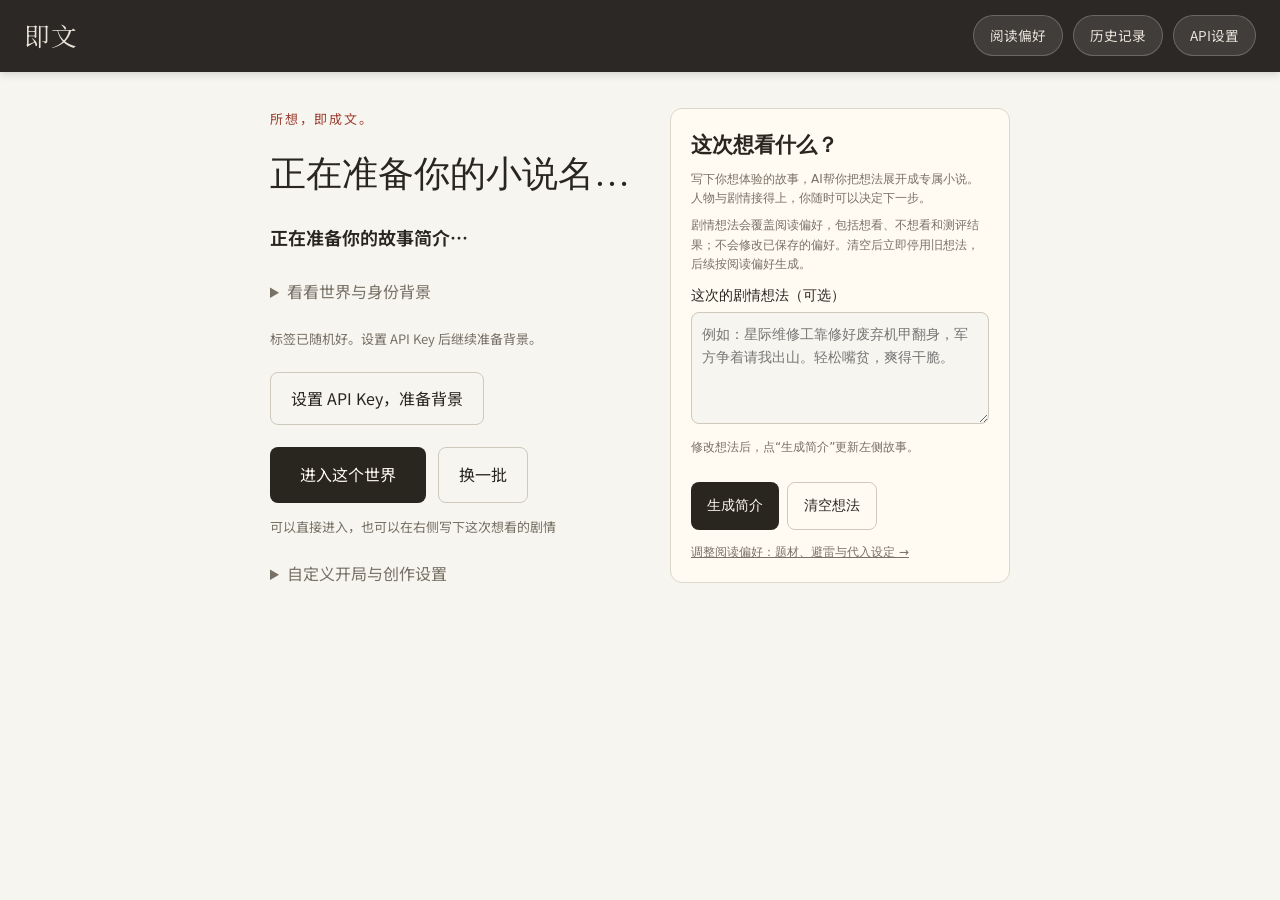
==== index.html @ c792fdee "release: 即文 Mind2Real AI小说生成器" ====
<!DOCTYPE html>
<html lang="zh-CN">
<head>
  <meta charset="UTF-8">
  <meta name="viewport" content="width=device-width, initial-scale=1.0">
  <title>即文 · Mind2Real — AI小说生成器与同人创作工具</title>
  <meta name="description" content="即文（Mind2Real）是AI小说生成器与同人创作工具。描述想看的剧情，生成专属爽文，沉浸追读并改变走向；同人生成要求遵守原著设定与人设。">
  <link href="https://fonts.googleapis.com/css2?family=Noto+Serif+SC:wght@300..900&family=Noto+Sans+SC:wght@300..700&display=swap" rel="stylesheet">
  <style>
    :root {
      /* 宣纸底色系 */
      --paper-new: oklch(98% 0.006 95);
      --paper-aged: oklch(96% 0.010 92);
      --paper-dark: oklch(92% 0.014 88);
      /* 墨分五色 */
      --ink-light: oklch(65% 0.018 85);
      --ink-mid: oklch(40% 0.024 80);
      --ink-heavy: oklch(20% 0.030 70);
      --ink-black: oklch(15% 0.032 60);
      /* 朱砂唯一点缀 */
      --seal: oklch(48% 0.16 28);
      --seal-dark: oklch(38% 0.18 22);
      /* 边框 */
      --border: oklch(82% 0.008 90);
      --border-dark: oklch(60% 0.012 82);

      --font-display: 'Noto Serif SC', 'Source Han Serif SC', 'SimSun', serif;
      --font-body: 'Noto Sans SC', 'PingFang SC', 'Microsoft YaHei', system-ui, sans-serif;

      --space-xs: 8px;
      --space-sm: 16px;
      --space-md: 24px;
      --space-lg: 48px;
      --space-xl: 80px;

      --radius-sm: 4px;
      --radius-md: 6px;
      --radius-lg: 8px;
      --radius-full: 9999px;
      --transition-fast: 0.15s ease;
      --transition-normal: 0.3s ease;
      --shadow-soft: 0 2px 12px oklch(20% 0.030 70 / 0.07), 0 4px 20px oklch(20% 0.030 70 / 0.05);
      --shadow-medium: 0 4px 16px oklch(20% 0.030 70 / 0.10), 0 8px 30px oklch(20% 0.030 70 / 0.08);
      --shadow-strong: 0 8px 24px oklch(20% 0.030 70 / 0.14), 0 14px 40px oklch(20% 0.030 70 / 0.10);
      --topbar-bg: #2c2825;
      --topbar-text: #e8e2d8;
    }

    * { box-sizing: border-box; margin: 0; padding: 0; }
    html { font-size: 16px; }
    body {
      font-family: var(--font-body);
      background: var(--paper-new);
      color: var(--ink-light);
      line-height: 1.7;
      min-height: 100vh;
      display: flex;
      flex-direction: column;
      -webkit-font-smoothing: antialiased;
    }

    /* ===== TOP BAR ===== */
    .top-bar {
      flex-shrink: 0;
      display: flex;
      justify-content: space-between;
      align-items: center;
      padding: 14px 24px;
      background: var(--topbar-bg);
      box-shadow: 0 2px 8px rgba(0,0,0,0.15);
      z-index: 100;
    }
    .top-title {
      font-family: var(--font-display);
      font-size: 1.6rem;
      color: var(--topbar-text);
      letter-spacing: 0.05em;
    }
    .top-right {
      display: flex;
      gap: 10px;
    }
    .top-btn {
      padding: 8px 16px;
      border: 1px solid rgba(255,255,255,0.22);
      border-radius: var(--radius-full);
      cursor: pointer;
      font-size: 0.85rem;
      font-family: inherit;
      transition: all var(--transition-normal);
      background: rgba(255,255,255,0.10);
      color: var(--topbar-text);
      text-decoration: none;
      display: inline-flex;
      align-items: center;
      gap: 6px;
    }
    .top-btn:hover {
      background: rgba(255,255,255,0.22);
      color: #fff;
      border-color: rgba(255,255,255,0.38);
    }
    .top-btn:active { transform: scale(0.95); }

    /* ===== MAIN LAYOUT ===== */
    .main {
      flex: 1;
      display: flex;
      flex-direction: column;
      align-items: center;
      padding: 24px 20px 40px;
      max-width: 660px;
      margin: 0 auto;
      width: 100%;
    }

    /* ===== TAB BAR ===== */
    /* ===== TAB BOTTOM NAV ===== */
    .tab-nav-bottom {
      display: flex;
      justify-content: space-between;
      align-items: center;
      margin-top: var(--space-md);
      padding-top: var(--space-sm);
      border-top: 1px solid var(--border);
    }
    .btn-nav {
      padding: 8px 18px;
      border: 1px solid var(--border);
      border-radius: var(--radius-full);
      background: var(--paper-new);
      color: var(--ink-mid);
      font-family: inherit;
      font-size: 0.85rem;
      cursor: pointer;
      transition: all var(--transition-fast);
    }
    .btn-nav:hover {
      border-color: var(--seal);
      color: var(--seal);
    }
    .btn-nav:active { transform: scale(0.96); }
    .btn:disabled, .btn-nav:disabled, .btn-random:disabled {
      opacity: 0.5;
      cursor: not-allowed;
      transform: none;
    }

    /* ===== WIZARD ===== */
    .wizard-steps {
      display: flex;
      align-items: center;
      justify-content: center;
      width: 100%;
      padding: 4px 0 var(--space-md);
      border-bottom: 1px solid var(--border);
    }
    .wizard-step {
      display: flex;
      align-items: center;
      gap: 8px;
      font-family: var(--font-display);
      font-size: 0.88rem;
      color: var(--ink-light);
      transition: color var(--transition-fast);
    }
    .ws-num {
      width: 26px;
      height: 26px;
      border-radius: 50%;
      border: 1px solid var(--border-dark);
      background: var(--paper-new);
      display: flex;
      align-items: center;
      justify-content: center;
      font-size: 0.75rem;
      transition: all var(--transition-fast);
    }
    .wizard-step.active {
      color: var(--seal);
      font-weight: 600;
    }
    .wizard-step.active .ws-num {
      border-color: var(--seal);
      color: var(--seal);
    }
    .wizard-step.done { color: var(--ink-mid); }
    .wizard-step.done .ws-num {
      background: var(--ink-heavy);
      border-color: var(--ink-heavy);
      color: var(--paper-new);
    }
    .ws-line {
      width: 56px;
      height: 1px;
      background: var(--border);
      margin: 0 14px;
    }
    .wizard-panel {
      display: none;
      width: 100%;
    }
    .wizard-panel.active {
      display: flex;
      flex-direction: column;
      gap: var(--space-md);
      padding-top: var(--space-md);
      animation: panelIn 0.35s ease;
    }
    @keyframes panelIn {
      from { opacity: 0; transform: translateY(6px); }
      to { opacity: 1; transform: none; }
    }
    .path-cards {
      display: flex;
      gap: var(--space-md);
      width: 100%;
    }
    .path-card {
      flex: 1;
      padding: var(--space-lg) var(--space-md);
      border: 1.5px solid var(--border-dark);
      border-radius: var(--radius-lg);
      background: var(--paper-new);
      cursor: pointer;
      text-align: center;
      font-family: inherit;
      transition: all var(--transition-normal);
    }
    .path-card:hover {
      border-color: var(--seal);
      background: oklch(48% 0.16 28 / 0.06);
      transform: translateY(-2px);
      box-shadow: var(--shadow-soft);
    }
    .path-card:active { transform: translateY(0); }
    .path-card-glyph {
      font-family: var(--font-display);
      font-size: 1.9rem;
      color: var(--ink-light);
      margin-bottom: 10px;
      transition: color var(--transition-normal);
    }
    .path-card:hover .path-card-glyph { color: var(--seal); }
    .path-card-title {
      font-family: var(--font-display);
      font-size: 1.15rem;
      color: var(--ink-heavy);
      margin-bottom: 6px;
    }
    .path-card-desc {
      font-size: 0.82rem;
      color: var(--ink-mid);
      line-height: 1.5;
    }

    .tab-section {
      display: flex;
      flex-direction: column;
      gap: 8px;
    }
    .tab-section.center { align-items: center; }
    .section-label {
      display: flex;
      align-items: center;
      gap: 8px;
      font-size: 0.78rem;
      color: var(--ink-mid);
      font-weight: 600;
      letter-spacing: 1px;
    }
    .section-label::before {
      content: '';
      width: 7px;
      height: 7px;
      background: var(--seal);
      flex-shrink: 0;
    }

    .generated-info {
      margin-top: var(--space-sm);
      padding: var(--space-sm) var(--space-md);
      background: var(--paper-aged);
      border: 1px solid var(--border);
      border-left: 3px solid var(--seal);
      border-radius: var(--radius-md);
      min-height: 48px;
    }
    .generated-info:empty::before {
      content: '点击「换一批」随机生成';
      font-size: 0.82rem;
      color: var(--ink-light);
    }
    .generated-name {
      font-family: var(--font-display);
      font-size: 1.1rem;
      color: var(--ink-heavy);
      margin-bottom: 4px;
    }
    .generated-desc {
      font-size: 0.88rem;
      color: var(--ink-mid);
      line-height: 1.5;
    }
    .generated-info.streaming::after {
      content: '█';
      animation: blink 0.6s infinite;
    }
    @keyframes blink {
      0%, 100% { opacity: 1; }
      50% { opacity: 0; }
    }
    /* ===== BUTTONS ===== */
    .btn {
      padding: 10px 20px;
      border: none;
      border-radius: var(--radius-full);
      cursor: pointer;
      font-family: inherit;
      font-size: 0.88rem;
      transition: all var(--transition-normal);
      display: inline-flex;
      align-items: center;
      gap: 6px;
    }
    .btn-custom {
      background: transparent;
      color: var(--ink-mid);
      border: 1.5px solid var(--border-dark);
    }
    .btn-custom:hover {
      border-color: var(--ink-heavy);
      color: var(--ink-heavy);
    }
    .btn-random {
      background: transparent;
      color: var(--seal);
      border: 1.5px dashed var(--seal);
      border-radius: var(--radius-full);
      padding: 10px 20px;
      cursor: pointer;
      font-family: inherit;
      font-size: 0.88rem;
      align-self: flex-start;
      transition: all var(--transition-fast);
    }
    .btn-random:hover {
      background: oklch(48% 0.16 28 / 0.10);
    }
    .btn-random:active { transform: scale(0.96); }
    .btn-start {
      padding: 14px 48px;
      font-size: 1rem;
      background: var(--ink-heavy);
      color: var(--paper-new);
      border: none;
      border-radius: var(--radius-full);
      cursor: pointer;
      font-family: inherit;
      font-weight: 600;
      box-shadow: 0 4px 18px oklch(20% 0.030 70 / 0.38);
      transition: all var(--transition-normal);
    }
    .btn-start:hover {
      background: var(--ink-black);
      transform: translateY(-3px);
      box-shadow: 0 8px 24px oklch(20% 0.030 70 / 0.45);
    }
    .btn-start:active { transform: translateY(0) scale(0.97); }

    /* ===== TAG OPTIONS (叙事手法单选) ===== */
    .tag-options {
      display: flex;
      flex-wrap: wrap;
      gap: 8px;
    }
    .tag-option {
      padding: 6px 14px;
      border: 1.5px solid var(--border);
      border-radius: var(--radius-full);
      font-size: 0.82rem;
      font-family: inherit;
      cursor: pointer;
      transition: all var(--transition-fast);
      background: var(--paper-new);
      color: var(--ink-mid);
    }
    .tag-option:hover {
      border-color: var(--seal);
      color: var(--seal-dark);
    }
    .tag-option.selected {
      background: oklch(48% 0.16 28 / 0.10);
      border-color: var(--seal);
      color: var(--seal-dark);
      font-weight: 600;
    }
    .tag-option:active { transform: scale(0.96); }

    /* ===== API PANEL ===== */
    .api-panel-overlay {
      display: none;
      position: fixed;
      inset: 0;
      background: oklch(20% 0.030 70 / 0.55);
      z-index: 200;
      align-items: center;
      justify-content: center;
      padding: 20px;
    }
    .api-panel-overlay.open { display: flex; }
    .api-panel {
      background: var(--paper-new);
      border-radius: var(--radius-lg);
      width: 100%;
      max-width: 440px;
      padding: var(--space-lg);
      box-shadow: var(--shadow-strong);
    }
    .api-panel-title {
      font-family: var(--font-display);
      font-size: 1.1rem;
      margin-bottom: var(--space-md);
      color: var(--ink-heavy);
    }
    .api-input-wrap {
      position: relative;
    }
    .api-input {
      width: 100%;
      padding: 12px 44px 12px 14px;
      font-size: 0.9rem;
      font-family: inherit;
      border: 1px solid var(--border);
      border-radius: var(--radius-md);
      background: var(--paper-new);
      color: var(--ink-heavy);
      transition: all var(--transition-fast);
    }
    .api-input:focus {
      outline: none;
      border-color: var(--seal);
      box-shadow: 0 0 0 3px oklch(48% 0.16 28 / 0.15);
    }
    .api-toggle {
      position: absolute;
      right: 12px;
      top: 50%;
      transform: translateY(-50%);
      background: none;
      border: none;
      cursor: pointer;
      color: var(--ink-mid);
      font-size: 0.85rem;
      padding: 4px;
    }
    .api-toggle:hover { color: var(--ink-heavy); }
    .api-save-btn {
      width: 100%;
      margin-top: var(--space-md);
      padding: 12px;
      background: var(--ink-heavy);
      color: var(--paper-new);
      border: none;
      border-radius: var(--radius-md);
      cursor: pointer;
      font-family: inherit;
      font-size: 0.9rem;
      font-weight: 600;
      transition: all var(--transition-fast);
    }
    .api-save-btn:hover { background: var(--ink-black); }
    .api-test-btn {
      width: 100%;
      margin-top: var(--space-sm);
      padding: 10px;
      background: transparent;
      color: var(--ink-mid);
      border: 1.5px solid var(--border-dark);
      border-radius: var(--radius-md);
      cursor: pointer;
      font-family: inherit;
      font-size: 0.85rem;
      transition: all var(--transition-fast);
    }
    .api-test-btn:hover { border-color: var(--seal); color: var(--seal-dark); }
    .api-test-btn:disabled { opacity: 0.5; cursor: not-allowed; }
    .api-test-btn.testing { color: var(--seal); }

    /* ===== HISTORY PANEL ===== */
    .history-panel-overlay {
      display: none;
      position: fixed;
      inset: 0;
      background: oklch(20% 0.030 70 / 0.55);
      z-index: 200;
      align-items: center;
      justify-content: center;
      padding: 20px;
    }
    .history-panel-overlay.open { display: flex; }
    .history-panel {
      background: var(--paper-new);
      border-radius: var(--radius-lg);
      width: 100%;
      max-width: 560px;
      max-height: 80vh;
      display: flex;
      flex-direction: column;
      box-shadow: var(--shadow-strong);
      overflow: hidden;
    }
    .history-panel-header {
      padding: var(--space-md) var(--space-lg);
      border-bottom: 1px solid var(--border);
      display: flex;
      justify-content: space-between;
      align-items: center;
      flex-shrink: 0;
    }
    .history-panel-title {
      font-family: var(--font-display);
      font-size: 1.1rem;
      color: var(--ink-heavy);
    }
    .history-panel-close {
      width: 32px;
      height: 32px;
      border: none;
      background: var(--paper-aged);
      border-radius: 50%;
      cursor: pointer;
      font-size: 1.1rem;
      color: var(--ink-mid);
      display: flex;
      align-items: center;
      justify-content: center;
      transition: all var(--transition-fast);
    }
    .history-panel-close:hover { background: var(--paper-dark); }
    .history-list {
      flex: 1;
      overflow-y: auto;
      padding: var(--space-sm);
    }
    .history-empty {
      text-align: center;
      padding: 48px 20px;
      color: var(--ink-mid);
      font-size: 0.88rem;
    }
    .history-item {
      display: flex;
      align-items: flex-start;
      gap: 12px;
      padding: 12px 14px;
      border-radius: var(--radius-md);
      cursor: pointer;
      transition: all var(--transition-fast);
      border: 1px solid transparent;
    }
    .history-item:hover {
      background: var(--paper-aged);
      border-color: var(--border);
    }
    .history-item-left { flex: 1; min-width: 0; }
    .history-item-title {
      font-size: 0.9rem;
      font-weight: 600;
      color: var(--ink-heavy);
      margin-bottom: 4px;
      white-space: nowrap;
      overflow: hidden;
      text-overflow: ellipsis;
    }
    .history-item-meta {
      font-size: 0.75rem;
      color: var(--ink-mid);
    }
    .history-item-delete {
      flex-shrink: 0;
      width: 28px;
      height: 28px;
      border: none;
      background: transparent;
      color: var(--ink-mid);
      cursor: pointer;
      border-radius: 50%;
      display: flex;
      align-items: center;
      justify-content: center;
      font-size: 0.9rem;
      transition: all var(--transition-fast);
    }
    .history-item-delete:hover {
      background: oklch(48% 0.16 28 / 0.12);
      color: var(--seal-dark);
    }
    .history-filter-bar {
      display: flex;
      gap: 8px;
      padding: 12px 16px;
      border-bottom: 1px solid var(--border);
      overflow-x: auto;
      flex-shrink: 0;
    }
    .history-filter-btn {
      padding: 6px 14px;
      border: 1px solid var(--border);
      border-radius: var(--radius-full);
      background: var(--paper-new);
      color: var(--ink-mid);
      font-size: 0.82rem;
      cursor: pointer;
      white-space: nowrap;
      transition: all var(--transition-fast);
    }
    .history-filter-btn:hover {
      border-color: var(--seal);
      color: var(--seal-dark);
    }
    .history-filter-btn.active {
      background: oklch(48% 0.16 28 / 0.12);
      border-color: var(--seal);
      color: var(--seal-dark);
      font-weight: 600;
    }
    .history-panel-footer {
      padding: var(--space-md) var(--space-lg);
      border-top: 1px solid var(--border);
      display: flex;
      justify-content: flex-end;
      gap: var(--space-sm);
      flex-shrink: 0;
    }

    /* ===== TOAST ===== */
    .toast {
      position: fixed;
      left: 50%;
      bottom: 100px;
      transform: translate(-50%, 16px);
      padding: 10px 20px;
      background: oklch(20% 0.030 70 / 0.92);
      color: #fff;
      border-radius: var(--radius-full);
      box-shadow: var(--shadow-strong);
      font-size: 0.88rem;
      opacity: 0;
      pointer-events: none;
      transition: opacity var(--transition-normal), transform var(--transition-normal);
      z-index: 300;
    }
    .toast.show {
      opacity: 1;
      transform: translate(-50%, 0);
    }

    /* ===== SCROLLBAR ===== */
    ::-webkit-scrollbar { width: 6px; }
    ::-webkit-scrollbar-track { background: transparent; }
    ::-webkit-scrollbar-thumb { background: var(--border-dark); border-radius: 3px; }
    ::-webkit-scrollbar-thumb:hover { background: var(--ink-mid); }

    /* ===== RESPONSIVE ===== */
    @media (max-width: 600px) {
      .main { padding: 24px 16px 120px; }
      .card { padding: var(--space-md); }
      .history-panel { max-height: 90vh; }
      .path-cards { flex-direction: column; }
    }
  </style>
<link rel="stylesheet" href="reader.css">
</head>
<body>

<!-- TOP BAR -->
<div class="top-bar">
  <div class="top-title">即文</div>
  <div class="top-right">
    <a class="top-btn" href="profile.html">阅读偏好</a>
    <button class="top-btn" onclick="openHistory()">历史记录</button>
    <button class="top-btn" onclick="openApi()">API设置</button>

  </div>
</div>

<!-- READER HOME -->
<div class="reader-home">
  <section class="home-preview" aria-label="你的小说简介">
  <button id="resumeStory" class="reader-secondary" onclick="continueLastReading()" hidden>继续上次阅读</button>
  <p class="reader-eyebrow">所想，即成文。</p>
  <h1 id="openingBookTitle">正在准备你的小说名…</h1>
  <div id="openingHook" class="opening-hook" aria-label="剧情简介"><p class="opening-punchline">正在准备你的故事简介…</p></div>
  <details><summary>看看世界与身份背景</summary><h2 id="openingTitle">你的下一个世界</h2><p id="openingTags" class="reader-tags"></p><p id="openingDetails"></p></details>
  <p id="openingStatus" class="reader-note" role="status"></p>
  <div id="setupHint" hidden><button class="reader-secondary" onclick="openApi()">设置 API Key，准备背景</button></div>
  <div class="reader-actions"><button id="enterWorld" class="reader-primary" onclick="startCreating()">进入这个世界</button><button class="reader-secondary" onclick="rollWorld()">换一批</button></div>
  <p id="preferenceHint" class="reader-note"></p>
  <details><summary>自定义开局与创作设置</summary><p class="reader-note">从书架载入已有世界，或设置写作风格。无需先完成这些设置。</p><button class="reader-secondary" onclick="openHistory()">载入已有世界</button> <button class="reader-secondary" onclick="openPref()">写作风格</button> <a href="admin.html">提示词与角色塑造</a></details>
  </section>
  <aside class="home-idea" aria-labelledby="storyIdeaTitle">
    <h2 id="storyIdeaTitle">这次想看什么？</h2>
    <p class="reader-note">写下你想体验的故事，AI帮你把想法展开成专属小说。人物与剧情接得上，你随时可以决定下一步。</p>
    <p class="reader-note">剧情想法会覆盖阅读偏好，包括想看、不想看和测评结果；不会修改已保存的偏好。清空后立即停用旧想法，后续按阅读偏好生成。</p>
    <form id="storyIdeaForm">
      <label for="generalPreference">这次的剧情想法（可选）</label>
      <textarea id="generalPreference" rows="4" maxlength="1200" placeholder="例如：星际维修工靠修好废弃机甲翻身，军方争着请我出山。轻松嘴贫，爽得干脆。"></textarea>
      <p id="storyIdeaStatus" class="reader-note" role="status">修改想法后，点“生成简介”更新左侧故事。</p>
      <div class="reader-actions"><button id="generateStoryIdea" class="reader-primary" type="submit">生成简介</button><button id="clearStoryIdea" class="reader-secondary" type="button">清空想法</button></div>
    </form>
    <a class="reader-note" href="profile.html">调整阅读偏好：题材、避雷与代入设定 →</a>
  </aside>
</div>

<!-- API SETTINGS PANEL -->
<div class="api-panel-overlay" id="apiPanelOverlay">
  <div class="api-panel">
    <div class="api-panel-title">DeepSeek API 设置</div>
    <div style="margin-bottom:10px;">
      <label style="font-size:0.78rem;color:var(--text-secondary);">模型版本</label>
      <select id="apiModelSelect" style="width:100%;padding:8px;border:1px solid var(--border);border-radius:6px;background:var(--paper-new);color:var(--ink-heavy);font-family:inherit;font-size:0.88rem;">
        <option value="deepseek-flash">deepseek-flash（快速生成）★ 推荐</option>
        <option value="deepseek-v4-pro">deepseek-v4-pro</option>
      </select>
    </div>
    <div class="api-input-wrap">
      <input type="password" class="api-input" id="apiKeyInput" placeholder="请输入 DeepSeek API Key">
      <button class="api-toggle" onclick="toggleApiKey()">显示</button>
    </div>
    <button class="api-save-btn" onclick="saveApiKey()">保存</button>
    <button class="api-test-btn" id="apiTestBtn" onclick="testApiKey()">测试连接</button>
    <button class="api-test-btn" id="apiTestGenerateBtn" onclick="testApiGenerate()">测试生成</button>
  </div>
</div>

<!-- PREFERENCE PANEL -->
<div class="api-panel-overlay" id="prefPanelOverlay">
  <div class="api-panel">
    <div class="api-panel-title">用户偏好（全局写作风格）</div>
    <textarea id="prefInput" rows="5" style="width:100%;padding:10px;border:1px solid var(--border);border-radius:var(--radius-md);background:var(--paper-new);color:var(--ink-heavy);font-family:inherit;font-size:0.9rem;resize:vertical;" placeholder="例如：我喜欢黑暗残酷的世界观，主角性格复杂有缺陷，叙事节奏快，不要言情线..."></textarea>
    <p style="font-size:0.75rem;color:var(--text-muted);margin-top:4px;">AI 将提取偏好的本质转化为写作约束，注入所有生成环节</p>
    <button class="api-save-btn" onclick="savePref()">保存</button>
  </div>
</div>

<!-- HISTORY PANEL -->
<div class="history-panel-overlay" id="historyPanelOverlay">
  <div class="history-panel">
    <div class="history-panel-header">
      <div class="history-panel-title">历史记录</div>
      <button class="history-panel-close" onclick="closeHistory()">&#x2715;</button>
    </div>
    <div class="history-filter-bar" id="historyFilterBar">
      <button class="history-filter-btn active" data-filter="all" onclick="setHistoryFilter('all')">全部</button>
      <button class="history-filter-btn" data-filter="world" onclick="setHistoryFilter('world')">世界观</button>
      <button class="history-filter-btn" data-filter="protagonist" onclick="setHistoryFilter('protagonist')">主角</button>
      <button class="history-filter-btn" data-filter="story" onclick="setHistoryFilter('story')">故事</button>
    </div>
    <div class="history-list" id="historyList"></div>
    <div class="history-panel-footer">
      <button class="btn btn-custom" onclick="exportAllHistory()">导出历史</button>
      <button class="btn btn-custom" onclick="document.getElementById('historyImportInput').click()">导入历史</button>
      <input type="file" id="historyImportInput" accept="application/json" style="display:none" onchange="onHistoryImport(this)">
    </div>
  </div>
</div>

<!-- TOAST -->
<div class="toast" id="toast"></div>

<script src="scripts/stream.js"></script>
<script src="scripts/fiction.js"></script>
<script src="scripts/reader-preferences.js"></script>
<script>
// ==================== ARCHIVE UTILITIES ====================
const ARCHIVE_KEYS = {
  worlds: 'jimo_worlds',
  protagonists: 'jimo_protagonists'
};

function loadArchive(key) {
  try {
    const raw = localStorage.getItem(key);
    return raw ? JSON.parse(raw) : [];
  } catch (e) {
    console.error(`Failed to load archive ${key}:`, e);
    return [];
  }
}

function saveArchive(key, list) {
  try {
    const previous = localStorage.getItem(key);
    if (previous && !Array.isArray(JSON.parse(previous))) throw new Error('原归档格式损坏');
    localStorage.setItem(key, JSON.stringify(list));
    return true;
  } catch (e) {
    console.error(`Failed to save archive ${key}:`, e);
    showToast('保存失败，可能本地存储已满');
    return false;
  }
}

function nextArchiveId(prefix, list) {
  const max = list.reduce((m, item) => {
    const num = parseInt(item.id?.slice(1), 10) || 0;
    return Math.max(m, num);
  }, 0);
  return `${prefix}${String(max + 1).padStart(3, '0')}`;
}

function addWorldRecord(item) {
  const list = loadArchive(ARCHIVE_KEYS.worlds);
  const record = {
    id: nextArchiveId('W', list),
    createdAt: Date.now(),
    tags: item.tags || [],
    title: item.title || '未命名世界',
    content: item.content || '',
    prompt: item.prompt || '',
    storyTitle: item.storyTitle || '', synopsis: item.synopsis || '', storyPromise: item.storyPromise || '', playerBackground: item.playerBackground || '', openingConflict: item.openingConflict || '', characterTags: item.characterTags || {}
  };
  list.unshift(record);
  return { ...record, saved: saveArchive(ARCHIVE_KEYS.worlds, list) };
}

function historyExportPayload() {
  const payload = {
    version: 3,
    exportedAt: Date.now(),
    worlds: JSON.parse(localStorage.getItem(ARCHIVE_KEYS.worlds) || '[]'),
    protagonists: JSON.parse(localStorage.getItem(ARCHIVE_KEYS.protagonists) || '[]'),
    stories: JSON.parse(localStorage.getItem('story_history') || '[]')
  };
  return payload;
}
function exportAllHistory() {
  let payload;
  try { payload = historyExportPayload(); }
  catch { showToast('原归档数据无法读取，已保留，请先检查备份'); return; }
  const blob = new Blob([JSON.stringify(payload, null, 2)], { type: 'application/json' });
  const url = URL.createObjectURL(blob);
  const a = document.createElement('a');
  const d = new Date();
  const ts = `${d.getFullYear()}${String(d.getMonth()+1).padStart(2,'0')}${String(d.getDate()).padStart(2,'0')}-${String(d.getHours()).padStart(2,'0')}${String(d.getMinutes()).padStart(2,'0')}${String(d.getSeconds()).padStart(2,'0')}`;
  a.href = url;
  a.download = `jimo-history-${ts}.json`;
  a.click();
  URL.revokeObjectURL(url);
}

async function importAllHistory(file) {
  try { await mergeHistoryFile(file); }
  catch { showToast('导入未完成，本地存储不可用或归档格式损坏；原数据已保留'); }
}
async function mergeHistoryFile(file) {
  const text = await file.text();
  let payload;
  try {
    payload = JSON.parse(text);
  } catch (e) {
    showToast('文件格式错误，无法解析');
    return;
  }
  if (!payload || ![1, 2, 3].includes(payload.version)) {
    showToast('不兼容的历史记录版本');
    return;
  }

  if (payload.stories && (!Array.isArray(payload.stories) || payload.stories.some(s => !s || typeof s !== 'object' || (s.history && (!Array.isArray(s.history) || s.history.some(h => typeof h.content !== 'string')))))) { showToast('故事数据格式错误'); return; }
  const merge = (key, incoming) => {
    if (!Array.isArray(incoming)) return;
    const existing = loadArchive(key);
    const existingIds = new Set(existing.map(i => i.id));
    let added = 0;
    for (const item of incoming) {
      if (item.id && !existingIds.has(item.id)) {
        existing.push(item);
        existingIds.add(item.id);
        added++;
      }
    }
    if (!saveArchive(key, existing)) throw new Error('归档保存失败');
    return added;
  };

  const worldsAdded = merge(ARCHIVE_KEYS.worlds, payload.worlds);
  const protsAdded = merge(ARCHIVE_KEYS.protagonists, payload.protagonists);

  // Merge stories into story_history
  let storiesAdded = 0;
  if (Array.isArray(payload.stories)) {
    const existing = JSON.parse(localStorage.getItem('story_history') || '[]');
    const existingIds = new Set(existing.map(i => i._autoId || i.id));
    for (const item of payload.stories) {
      const key = item._autoId || item.id;
      if (key && !existingIds.has(key)) {
        existing.push(item);
        existingIds.add(key);
        storiesAdded++;
      }
    }
    localStorage.setItem('story_history', JSON.stringify(existing));
  }

  showToast(`导入完成：世界观 +${worldsAdded || 0}，主角 +${protsAdded || 0}，故事 +${storiesAdded || 0}`);
}

// ==================== TAG DATA ====================
const worldDims = {
  '物理规律': ['现实世界','规则世界','星际世界','平行世界','微观世界','数据世界','梦境世界'],
  '时代位置': ['古代世界','近代世界','现代世界','近未来世界','远未来世界','末日世界','后末日世界'],
  '技术路线': ['蒸汽朋克','赛博朋克','柴油朋克','原子朋克','生物朋克','丝绸朋克','石器朋克'],
  '超自然力量': ['无魔世界','低魔世界','高魔世界','神话世界','克苏鲁世界','灵异世界'],
  '文明形态': ['部落世界','城邦世界','帝国世界','封建世界','资本世界','共产世界','无政府世界','蜂巢世界'],
  '存在状态': ['物质世界','精神世界','模拟世界','书中世界','死后世界','转生世界'],
  '异化方向': ['废土世界','异星世界','深海世界','地下世界','浮空世界','巨构世界']
};

const protagonistChineseDims = {
  '气质底色': ['天生领头者','柔韧适应者','热情感染型','外冷内热型','稳重可靠型','细腻滋养型','杀伐果断型','精致挑剔型','自由奔放型','神秘直觉型'],
  '能量状态': ['主动进攻型','以守为攻型','极端偏执型'],
  '处事风格': ['规矩守成型','野心攻击型','温和包容型','孤僻奇才型','踏实积累型','洒脱挥霍型','随遇而安型','毒舌叛逆型','独立自尊型','冲动义气型'],
  '人格面具': ['天生领袖范','机灵多变型','热心操劳型','刚毅果断型','乐天知足型','亦正亦邪型','稳重守成型','温柔策划型','贪多求全型','直言惹祸型','公正调和型','爱管闲事型','敢爱敢恨型','破旧立新型'],
  '内在驱动': ['自我实现驱动','财富积累驱动','事业成就驱动','情感关系驱动','自由漂泊驱动'],
  '人生轨迹': ['稳扎稳打上升型','先苦后甜奋斗型','是非缠身体质','怀才不遇苦闷型','左手进右手出型'],
  '命运课题': ['天生好命型','强势掌控型','贵人相助型','执念深重型']
};

const protagonistWesternDims = {
  '性格内核': ['高神经质','低神经质','高宜人性','低宜人性','高尽责性','低尽责性','高外向性','低外向性','高开放性','低开放性','自恋型','马基雅维利型','精神病态型','完美主义','冲动型','回避型','偏执型'],
  '内在驱动': ['成就驱动','权力驱动','亲和驱动','认知驱动','生存驱动'],
  '关系模式': ['安全型','焦虑型','回避型依恋','紊乱型'],
  '心理防线': ['升华型','幽默型','利他型','合理化','置换型','投射型','否认型','退行型'],
  '创伤印记': ['童年忽视','背叛创伤','幸存者愧疚','代际创伤','创伤后成长'],
  '自我认知': ['高自尊','低自尊','内控型','外控型','自我清晰','自我混乱']
};

// ==================== API PANEL ====================
function openApi() {
  const panel = document.getElementById('apiPanelOverlay');
  const input = document.getElementById('apiKeyInput');
  input.value = localStorage.getItem('deepseek_api_key') || '';
  input.type = 'password';
  document.getElementById('apiModelSelect').value = getApiConfig().model;
  panel.classList.add('open');
}

function closeApi() {
  document.getElementById('apiPanelOverlay').classList.remove('open');
}

// ==================== USER PREFERENCE ====================
function openPref() {
  document.getElementById('prefInput').value = localStorage.getItem('user_preference') || '';
  document.getElementById('prefPanelOverlay').classList.add('open');
}
function savePref() {
  const v = document.getElementById('prefInput').value.trim();
  localStorage.setItem('user_preference', v);
  document.getElementById('prefPanelOverlay').classList.remove('open');
  showToast(v ? '偏好已保存' : '偏好已清空');
}
function getPrefPrompt() {
  const raw = localStorage.getItem('user_preference') || '';
  if (!raw.trim()) return '';
  return `【用户深层偏好 — 已转化为写作约束】
${raw}

请将以上偏好的本质提炼为本次创作的基调约束：风格倾向、节奏偏好、禁忌事项。不是照搬原文，而是理解其底层审美后融入写作。`;
}
// Close pref panel on overlay click
document.getElementById('prefPanelOverlay').addEventListener('click', function(e) {
  if (e.target === this) document.getElementById('prefPanelOverlay').classList.remove('open');
});

function toggleApiKey() {
  const input = document.getElementById('apiKeyInput');
  const btn = document.querySelector('.api-toggle');
  if (input.type === 'password') {
    input.type = 'text';
    btn.textContent = '隐藏';
  } else {
    input.type = 'password';
    btn.textContent = '显示';
  }
}

function saveApiKey() {
  const key = document.getElementById('apiKeyInput').value.trim();
  if (!key) {
    showToast('请输入有效的 API Key');
    return;
  }
  localStorage.setItem('deepseek_api_key', key);
  localStorage.setItem('deepseek_model', document.getElementById('apiModelSelect').value);
  showToast('API Key 和模型已保存');
  const resume = pendingSetupAction;
  pendingSetupAction = null;
  if (resume) setTimeout(resume, 0);
  closeApi();
}

async function testApiKey() {
  const btn = document.getElementById('apiTestBtn');
  if (btn.disabled) return;
  btn.disabled = true;
  btn.classList.add('testing');
  btn.textContent = '测试中...';

  const apiKey = localStorage.getItem('deepseek_api_key') || document.getElementById('apiKeyInput').value.trim();
  if (!apiKey) {
    showToast('请先输入 API Key');
    btn.disabled = false;
    btn.classList.remove('testing');
    btn.textContent = '测试连接';
    return;
  }

  try {
    // Use non-streaming request for reliable testing
    const response = await fetch('https://api.deepseek.com/v1/chat/completions', {
      method: 'POST',
      headers: {
        'Content-Type': 'application/json',
        'Authorization': `Bearer ${apiKey}`
      },
      body: JSON.stringify({
        model: 'deepseek-flash',
        messages: [
          { role: 'user', content: 'hi' }
        ],
        max_tokens: 10,
        stream: false
      })
    });

    if (response.ok) {
      showToast('API 连接成功');
    } else {
      const err = await response.json().catch(() => ({}));
      showToast(`API 错误: ${err.error?.message || response.status}`);
    }
  } catch (err) {
    console.error(err);
    showToast('API 连接失败，请检查网络');
  } finally {
    btn.disabled = false;
    btn.classList.remove('testing');
    btn.textContent = '测试连接';
  }
}

async function testApiGenerate() {
  const btn = document.getElementById('apiTestGenerateBtn');
  if (btn.disabled) return;
  btn.disabled = true;
  btn.classList.add('testing');
  btn.textContent = '测试中...';

  const apiKey = localStorage.getItem('deepseek_api_key') || document.getElementById('apiKeyInput').value.trim();
  if (!apiKey) {
    showToast('请先输入 API Key');
    btn.disabled = false;
    btn.classList.remove('testing');
    btn.textContent = '测试生成';
    return;
  }

  try {
    const response = await fetch('https://api.deepseek.com/v1/chat/completions', {
      method: 'POST',
      headers: {
        'Content-Type': 'application/json',
        'Authorization': `Bearer ${apiKey}`
      },
      body: JSON.stringify({
        model: 'deepseek-flash',
        messages: [
          { role: 'user', content: '说一句"测试成功"' }
        ],
        max_tokens: 50,
        stream: false
      })
    });

    if (response.ok) {
      const data = await response.json();
      const text = data.choices?.[0]?.message?.content || '';
      if (text) {
        showToast(`生成成功: ${text.slice(0, 20)}`);
      } else {
        showToast('生成返回为空');
      }
    } else {
      const err = await response.json().catch(() => ({}));
      showToast(`API 错误: ${err.error?.message || response.status}`);
    }
  } catch (err) {
    console.error(err);
    showToast('请求失败，请检查网络');
  } finally {
    btn.disabled = false;
    btn.classList.remove('testing');
    btn.textContent = '测试生成';
  }
}

// Click outside to close
document.getElementById('apiPanelOverlay').addEventListener('click', function(e) {
  if (e.target === this) closeApi();
});

// ==================== HISTORY PANEL ====================
let currentHistoryFilter = 'all';

function setHistoryFilter(filter) {
  currentHistoryFilter = filter;
  document.querySelectorAll('.history-filter-btn').forEach(btn => {
    btn.classList.toggle('active', btn.dataset.filter === filter);
  });
  renderHistoryList();
}

function onHistoryImport(input) {
  const file = input.files[0];
  if (!file) return;
  importAllHistory(file).then(() => {
    renderHistoryList();
    input.value = '';
  });
}

function openHistory() {
  const panel = document.getElementById('historyPanelOverlay');
  renderHistoryList();
  panel.classList.add('open');
}

function closeHistory() {
  document.getElementById('historyPanelOverlay').classList.remove('open');
}

function renderHistoryList() {
  const list = document.getElementById('historyList');
  let items = [];

  if (currentHistoryFilter === 'all' || currentHistoryFilter === 'world') {
    loadArchive(ARCHIVE_KEYS.worlds).forEach(item => {
      items.push({ type: 'world', ...item });
    });
  }
  if (currentHistoryFilter === 'all' || currentHistoryFilter === 'protagonist') {
    loadArchive(ARCHIVE_KEYS.protagonists).forEach(item => {
      items.push({ type: 'protagonist', ...item });
    });
  }
  if (currentHistoryFilter === 'all' || currentHistoryFilter === 'story') {
    let stories;
    try {
      stories = JSON.parse(localStorage.getItem('story_history') || '[]');
    } catch (e) { stories = []; }
    stories.forEach(item => {
      items.push({ type: 'story', ...item, title: item.title || '无标题故事' });
    });
  }

  items.sort((a, b) => {
    const ta = a.createdAt || a.date || 0;
    const tb = b.createdAt || b.date || 0;
    return new Date(tb).getTime() - new Date(ta).getTime();
  });

  if (items.length === 0) {
    list.innerHTML = '<div class="history-empty">暂无历史记录</div>';
    return;
  }

  list.innerHTML = items.map((item, idx) => {
    const typeLabels = { world: '世界观', protagonist: '主角', story: '故事' };
    const typeLabel = typeLabels[item.type] || item.type;
    const dateStr = item.createdAt
      ? new Date(item.createdAt).toLocaleString('zh-CN')
      : (item.date || '');
    let relation = '';
    if (item.type === 'protagonist' && item.worldId) {
      relation = ` · 关联 ${item.worldId}`;
    }
    if (item.type === 'story') {
      const parts = [];
      if (item.worldId) parts.push(item.worldId);
      if (item.protagonistId) parts.push(item.protagonistId);
      if (parts.length) relation = ` · 关联 ${parts.join(' / ')}`;
    }
    const itemId = item.id || item._autoId || '';
    return `
      <div class="history-item" data-type="${item.type}" data-id="${itemId}" data-idx="${idx}" onclick="loadHistoryItem('${item.type}', '${itemId}', ${idx})">
        <div class="history-item-left">
          <div class="history-item-title">${escapeHTML(item.type === 'story' ? JimoFiction.bookTitle(item.title || '无标题') : item.title || '无标题')}</div>
          <div class="history-item-meta">${typeLabel} · ${dateStr}${relation}</div>
        </div>
        <button class="history-item-delete" onclick="event.stopPropagation(); deleteHistoryItem('${item.type}', '${itemId}', ${idx})">&#x2715;</button>
      </div>
    `;
  }).join('');
}

function loadHistoryItem(type, itemId, idx) {
  if (type === 'world') {
    const record = loadArchive(ARCHIVE_KEYS.worlds).find(r => r.id === itemId);
    if (record) useArchivedWorld(record);
    return;
  }
  if (type === 'protagonist') { showToast('旧角色设定保留在书架；新体验中你就是主角。'); return; }

  // Story: navigate to story.html
  let stories;
  try {
    stories = JSON.parse(localStorage.getItem('story_history') || '[]');
  } catch (e) { return; }
  const item = stories.find(s => (s.id || s._autoId) === itemId) || stories[idx];
  if (!item) return;

  const session = {
    ...item,
    storyId: item.storyId || item._autoId || crypto.randomUUID(),
    archiveId: item.id || null,
    worldTitle: item.worldTitle || '未知世界',
    worldTags: item.worldTags || [],
    protagonist: item.protagonist || '未知主角',
    protagonistTags: item.protagonistTags || [],
    goldenFinger: item.goldenFinger || '',
    narrative: item.narrative || '',
    history: Array.isArray(item.history) ? item.history : item.content ? [{ content: item.content, options: [] }] : [],
    storyOutline: item.storyOutline || [],
    storyClues: item.storyClues || [],
    characterCards: item.characterCards || [],
    characterRelations: item.characterRelations || [],
    createdAt: item.createdAt || new Date().toISOString(),
    updatedAt: new Date().toISOString(),
    worldId: item.worldId || null,
    protagonistId: item.protagonistId || null,
    // 沉浸模式字段透传（旧记录无这些字段，story.html loadStoryData 会补齐默认值）
    mode: item.mode,
    profile: item.profile,
    quizRound: item.quizRound,
    quizAnswers: item.quizAnswers,
    quizSkipped: item.quizSkipped,
    convertedToNovel: item.convertedToNovel
  };

  try { localStorage.setItem('current_story_session', JSON.stringify(session)); }
  catch { showToast('无法保存到本机，请先导出备份'); return; }
  window.location.href = 'story.html';
}

function deleteHistoryItem(type, itemId, idx) {
  if (type === 'world') {
    const list = loadArchive(ARCHIVE_KEYS.worlds);
    const pos = list.findIndex(r => r.id === itemId);
    if (pos >= 0) list.splice(pos, 1);
    saveArchive(ARCHIVE_KEYS.worlds, list);
  } else if (type === 'protagonist') {
    const list = loadArchive(ARCHIVE_KEYS.protagonists);
    const pos = list.findIndex(r => r.id === itemId);
    if (pos >= 0) list.splice(pos, 1);
    saveArchive(ARCHIVE_KEYS.protagonists, list);
  } else if (type === 'story') {
    let stories;
    try {
      stories = JSON.parse(localStorage.getItem('story_history') || '[]');
    } catch (e) { return; }
    const pos = stories.findIndex(s => (s.id || s._autoId) === itemId);
    if (pos >= 0) stories.splice(pos, 1);
    else stories.splice(idx, 1); // fallback to idx
    localStorage.setItem('story_history', JSON.stringify(stories));
  }
  renderHistoryList();
  showToast('已删除');
}

// Click outside to close
document.getElementById('historyPanelOverlay').addEventListener('click', function(e) {
  if (e.target === this) closeHistory();
});

// ==================== API ====================
function getApiConfig() {
  let model = localStorage.getItem('deepseek_model') || 'deepseek-flash';
  // Normalize model name
  if (['flash', 'deepseek-v4-flash', 'deepseek-v4-flash-vision-exp', 'deepseek-chat', 'deepseek-reasoner'].includes(model)) model = 'deepseek-flash';
  else if (model === 'pro') model = 'deepseek-v4-pro';
  else if (!model.startsWith('deepseek-')) model = 'deepseek-flash';
  return {
    apiKey: localStorage.getItem('deepseek_api_key') || '',
    model
  };
}

async function callDeepSeek(prompt, systemPrompt, onChunk) {
  const config = getApiConfig();
  if (!config.apiKey) return null;

  try {
    const response = await fetch('https://api.deepseek.com/v1/chat/completions', {
      method: 'POST',
      headers: {
        'Content-Type': 'application/json',
        'Authorization': `Bearer ${config.apiKey}`
      },
      body: JSON.stringify({
        model: config.model,
        messages: [
          { role: 'system', content: systemPrompt },
          { role: 'user', content: prompt }
        ],
        temperature: 0.6,
        stream: true
      })
    });

    if (!response.ok) {
      let errMsg = `HTTP ${response.status}`;
      try {
        const errData = await response.json();
        errMsg = errData.error?.message || errData.error?.type || errMsg;
      } catch {}
      throw new Error(errMsg);
    }
    const { content } = await JimoStream.read(response, onChunk);
    return content;
  } catch (error) {
    console.error('DeepSeek API错误:', error);
    throw error;
  }
}

function showToast(msg) {
  const toast = document.getElementById('toast');
  toast.textContent = msg;
  toast.classList.add('show');
  clearTimeout(showToast._t);
  showToast._t = setTimeout(() => toast.classList.remove('show'), 2200);
}

// ==================== ESCAPE HTML ====================
function ensureCompleteSentence(text) {
  if (!text) return text;
  const lastPeriod = Math.max(text.lastIndexOf('。'), text.lastIndexOf('！'), text.lastIndexOf('？'));
  if (lastPeriod > 0) return text.slice(0, lastPeriod + 1);
  return text;
}

// ---- Anti-AI flavor helpers ----
function getAntiAiPromptBlock() {
  return `
【去 AI 味约束 — 每次写作必须执行】
- 禁止模板化转折词：然而、但是、不仅如此、从某种意义上说。
- 禁止空泛填充词：某种、仿佛、一丝、眼中闪过。
- 禁止情绪直述：不要写"他感到愤怒/悲伤/恐惧"，改为动作或处境。
- 短句与长句交错，不要每句长度平均。`;
}

function cleanAiFlavor(text) {
  if (!text) return text;
  let s = text;
  s = s.replace(/…{2,}/g, '……');
  s = s.replace(/（——）/g, '——');
  s = s.replace(/([""""'][^""""']+[""""'])[\s]*[，。]?\s*(?:他|她|它|那人|对方)\s*(?:说道|回答道|接着说|轻声道|冷声道|缓缓道)/g, '$1');
  s = s.replace(/(?:他|她|它|那人|对方)\s*(?:说道|回答道|接着说|轻声道|冷声道|缓缓道)[：:,\s]+/g, '');
  const fillers = [
    '然而，', '但是，', '不仅如此，', '从某种意义上说，', '事实上，',
    '不得不说，', '很显然，', '毫无疑问，', '意外的是，',
    '某种程度来说，', '从某种意义上讲，'
  ];
  for (const f of fillers) {
    s = s.split(f).join('');
  }
  s = s.replace(/眼中闪过一丝([^，。]+)/g, '目光$1');
  s = s.replace(/某种不安涌上心头/g, '后颈一紧');
  s = s.replace(/某种([^，。]{1,8})涌上心头/g, '$1漫了上来');
  s = s.replace(/他感到一阵([^，。]+)/g, '他$1');
  s = s.replace(/突然，/g, '');
  s = s.replace(/  +/g, ' ').trim();
  return s;
}

function escapeHTML(str) {
  return String(str ?? '').replace(/[&<>"']/g, c => ({
    '&': '&amp;', '<': '&lt;', '>': '&gt;', '"': '&quot;', "'": '&#39;'
  }[c]));
}

// ==================== CLOSE PANELS ON ESC ====================
document.addEventListener('keydown', e => {
  if (e.key === 'Escape') {
    closeApi();
    closeHistory();
  }
});
</script>

<script src="scripts/home-idea.js"></script>
<script src="scripts/reader-home.js"></script>
</body>
</html>
---- reader.css ----
/* PC reading surfaces. Existing mobile rules are outside this iteration. */
:root { --reader-size: 18px; --reader-paper: #f7f5ef; --reader-ink: #29251f; --reader-muted: #777166; --reader-seal: #9b3d30; }
body { background: var(--reader-paper); color: var(--reader-ink); }
[hidden] { display: none !important; }
button, input, textarea, select { font: inherit; }
button, a, input, textarea, select { outline-offset: 4px; }
.reader-home { max-width: 1140px; margin: 36px auto; padding: 0 28px; display: grid; grid-template-columns: minmax(0, 1fr) 340px; gap: 40px; align-items: start; }
.home-preview { min-width: 0; }
.home-idea { position: sticky; top: 96px; border: 1px solid #ded7cb; border-radius: 12px; padding: 20px; background: #fffaf2; font: 14px/1.6 system-ui, sans-serif; }
.home-idea h2 { margin: 0; font-size: 21px; }
.home-idea label { display: block; margin: 14px 0 6px; }
.home-idea textarea { width: 100%; box-sizing: border-box; padding: 10px; border: 1px solid #cfc8bc; border-radius: 8px; background: var(--reader-paper); color: inherit; line-height: 1.6; resize: vertical; }
.home-idea .reader-actions { margin-top: 14px; gap: 8px; }
.home-idea .reader-actions button { padding: 10px 16px; }
.home-idea button:disabled { opacity: .6; cursor: wait; }

.reader-eyebrow { font-size: 13px; color: var(--reader-seal); letter-spacing: .14em; }
.reader-home h1 { font: 36px/1.35 Georgia, 'Songti SC', serif; margin: 20px 0; }
.reader-home .opening-hook { max-width: 620px; font-size: 18px; line-height: 1.75; margin: 24px 0; white-space: normal; }
.reader-home .opening-hook p { margin: 0 0 14px; }
 .reader-home .opening-hook .opening-punchline { font-weight: 650; }
.reader-home .opening-hook .opening-cliffhanger { font-weight: 650; color: var(--reader-seal); }
.opening-selling-tags { display: flex; flex-wrap: wrap; gap: 8px; font: 13px/1.5 system-ui, sans-serif; }
.opening-selling-tags span { padding: 4px 10px; border: 1px solid #d9c4b8; border-radius: 5px; background: #f0e6dc; color: var(--reader-seal); }
.reader-background { font-size: 15px; line-height: 1.8; color: var(--reader-muted); margin: 0 0 18px; }
.reader-tags, .reader-note { color: var(--reader-muted); font-size: 13px; line-height: 1.8; }
.reader-home details { margin: 22px 0; color: var(--reader-muted); }
.reader-home details p { white-space: pre-wrap; line-height: 1.9; }
.reader-name { display: block; margin: 0; font-size: 14px; }
.reader-identity { display: flex; align-items: flex-end; gap: 20px; margin: 30px 0 8px; }
.reader-name input, .reader-name select { display: block; width: 270px; max-width: 100%; padding: 12px 14px; margin-top: 10px; border: 1px solid #cfc8bc; border-radius: 8px; background: #fffaf2; font: inherit; color: inherit; }
.reader-name select { width: 140px; }
.reader-primary { border: 0; border-radius: 8px; background: var(--reader-ink); color: #fffaf2; padding: 14px 30px; cursor: pointer; min-height: 48px; }
.reader-secondary { border: 1px solid #cfc8bc; border-radius: 8px; background: transparent; color: var(--reader-ink); padding: 12px 20px; cursor: pointer; min-height: 44px; }
.reader-actions { display: flex; gap: 12px; flex-wrap: wrap; margin: 22px 0 12px; }
.reader-home #resumeStory { margin-bottom: 28px; }
.reader-home #setupHint { margin: 22px 0; }
.reader-view { font-family: system-ui, 'Microsoft YaHei', sans-serif; }
.reader-view .top-bar { height: 56px; min-height: 56px; box-sizing: border-box; padding: 6px 24px; background: var(--reader-paper); color: var(--reader-ink); box-shadow: none; border-bottom: 1px solid #e5dfd3; }
.reader-view .top-left { min-width: 0; }
.reader-view .story-title { color: var(--reader-ink); white-space: nowrap; overflow: hidden; text-overflow: ellipsis; font-size: 16px; }
.reader-view .back-btn, .reader-view .top-btn { color: var(--reader-ink); min-height: 44px; border-color: #cfc8bc; background: transparent; }
.reader-view .main-area { min-height: 0; flex: 1; overflow: hidden; padding: 0; }
.reader-view .container { max-width: 760px; width: 100%; margin: 0 auto; padding: 0 28px; box-sizing: border-box; display: flex; flex-direction: column; min-height: 0; height: 100%; }
.reader-view .world-banner, .reader-view .story-sidebar, .reader-view .story-timeline { display: none; }
.reader-view .story-content { flex: 1; min-height: 0; padding: 28px 0; margin: 0; background: transparent; border: 0; border-radius: 0; }
.reader-view .story-text { padding: 0; font: var(--reader-size)/1.85 system-ui, 'Microsoft YaHei', sans-serif; }
.reader-view .story-text p { margin: 0 0 1em; }
.reader-view .seg-toolbar, .reader-view .reasoning-bar { display: none; }
.reader-view.show-tools .seg-toolbar { display: flex; }
.reader-view .story-action { font-size: 13px; color: var(--reader-muted); }
.reader-view .story-divider { margin: 32px 0; }
.reader-view .story-segment { padding: 8px 0; }
.reader-view #helperStatus { display: none; }
.reader-view #saveStatus { font-size: 12px; color: var(--reader-muted); }
.reader-view #saveStatus:not(.save-failed) { height: 18px; }
.reader-view #storyStatus { font-size: 13px; min-height: 18px; }
.reader-view .bottom-action-bar { flex: 0 0 auto; max-height: 40vh; padding: 12px 24px; background: var(--reader-paper); border-top: 1px solid #e5dfd3; }
.reader-view .bottom-action-row { display: flex; align-items: center; justify-content: center; gap: 12px; }
.reader-view #btnDirectContinue { background: var(--reader-ink); color: white; padding: 12px 70px; min-height: 46px; border-radius: 8px; }
.reader-view #btnDirection, .reader-view #btnStop { min-height: 44px; }
.reader-view .custom-input-wrap, .reader-view #branchPanel, .reader-view #btnRefresh { display: none !important; }
.reader-view.show-direction .custom-input-wrap { display: flex !important; flex-direction: row; align-items: flex-end; width: 100%; max-width: 720px; margin: 0 auto 12px; gap: 8px; }
.reader-view.show-direction .custom-input { flex: 1; min-width: 0; min-height: 64px; box-sizing: border-box; padding: 10px 12px; font-size: 15px; line-height: 1.6; }
.reader-view.show-direction .bottom-action-bar { display: flex; flex-direction: column; max-height: 60vh; overflow: hidden; }
.reader-view.show-direction #branchPanel.active { display: flex !important; flex-direction: column; flex-wrap: nowrap; align-items: stretch; width: 100%; max-width: 720px; max-height: 34vh; min-height: 0; overflow-y: auto; margin: 0 auto 10px; padding: 2px 6px 2px 2px; box-sizing: border-box; gap: 8px; }
.reader-view.show-direction #branchPanel .branch-pill { flex: 0 0 auto; width: 100%; max-width: none; box-sizing: border-box; padding: 12px 16px; border-radius: 8px; font-size: 15px; line-height: 1.6; text-align: left; white-space: pre-wrap; overflow: visible; overflow-wrap: anywhere; text-overflow: clip; }
.reader-view.show-direction .custom-input-wrap, .reader-view.show-direction .bottom-action-row { flex-shrink: 0; }
.reader-view.show-direction #btnRefresh { display: inline-flex !important; }
.reader-menu { position: absolute; right: 24px; top: 60px; width: 250px; padding: 16px; background: #fffaf2; border: 1px solid #cfc8bc; border-radius: 10px; box-shadow: 0 12px 32px #29251f18; z-index: 1000; }
.reader-menu { max-height: calc(100vh - 100px); overflow-y: auto; }
.reader-menu textarea { width: 100%; box-sizing: border-box; padding: 10px; border: 1px solid #cfc8bc; background: var(--reader-paper); border-radius: 6px; line-height: 1.6; }
.reader-menu button, .reader-menu a { display: block; width: 100%; text-align: left; min-height: 40px; padding: 8px; box-sizing: border-box; color: var(--reader-ink); }
.reader-menu label { display: block; margin: 10px 8px; }
.reader-view.show-info .world-banner { display: block; flex: 0 0 auto; max-height: 25vh; overflow: auto; margin: 10px 0; }
.reader-view.show-info .story-sidebar { display: flex; position: fixed; top: 66px; right: 16px; bottom: 90px; width: 300px; background: var(--reader-paper); border: 1px solid #cfc8bc; z-index: 20; box-shadow: 0 8px 24px #29251f20; }
.reader-view.show-info .story-sidebar .sidebar-tabs { flex-wrap: wrap; }
.reader-profile { max-width: 720px; margin: 40px auto; padding: 0 24px; font-family: system-ui, 'Microsoft YaHei', sans-serif; }
.reader-profile fieldset { margin: 20px 0; border: 1px solid #ded7cb; border-radius: 8px; padding: 16px; }
.reader-profile fieldset label { display: inline-flex; gap: 8px; align-items: center; padding: 10px; min-height: 24px; }
.reader-profile textarea { width: 100%; box-sizing: border-box; padding: 14px; background: #fffaf2; border: 1px solid #cfc8bc; border-radius: 8px; line-height: 1.8; }
.reader-profile #profileStatus { min-height: 24px; }
.reader-profile details { margin: 24px 0; }
.reader-profile summary { cursor: pointer; padding: 12px 0; }
.reader-profile .genre-panel { display: grid; gap: 20px; }
.reader-profile .genre-group { display: grid; gap: 10px; }
.reader-profile .genre-group h2 { margin: 0; font-size: 16px; }
.reader-profile .genre-tabs { display: flex; gap: 8px; margin: 0 0 20px; }
.reader-profile .genre-tabs button { padding: 8px 18px; border: 1px solid #ded7cb; border-radius: 8px; background: #fffaf2; color: var(--reader-ink); cursor: pointer; }
.reader-profile .genre-tabs button[aria-selected=true] { background: var(--reader-ink); border-color: var(--reader-ink); color: #fffaf2; }
.reader-profile #excludedGenreTab[aria-selected=true] { background: #8c3f32; border-color: #8c3f32; }
.reader-profile .genre-chips { display: flex; flex-wrap: wrap; gap: 8px; }
.reader-profile #excludedPreference { margin: 8px 0 0; }
.reader-profile #genreTags label { display: inline-flex; align-items: center; gap: 5px; margin: 0; border: 1px solid #ded7cb; border-radius: 20px; padding: 5px 9px; cursor: pointer; }
.reader-profile #genreTags label:has(input:checked) { background: var(--reader-ink); color: #fffaf2; border-color: var(--reader-ink); }

.reader-profile #genreTags label:has(input[name=excludedGenreTag]:checked) { background: #8c3f32; border-color: #8c3f32; color: #fffaf2; }

.home-idea { max-height: calc(100vh - 148px); overflow-y: auto; box-sizing: border-box; }
.home-idea .reader-note { margin: 8px 0; font-size: 12px; line-height: 1.6; }
.home-idea label { margin-top: 10px; }

.home-idea .reader-actions { position: sticky; bottom: -20px; background: #fffaf2; padding: 10px 0; margin-bottom: 0; }
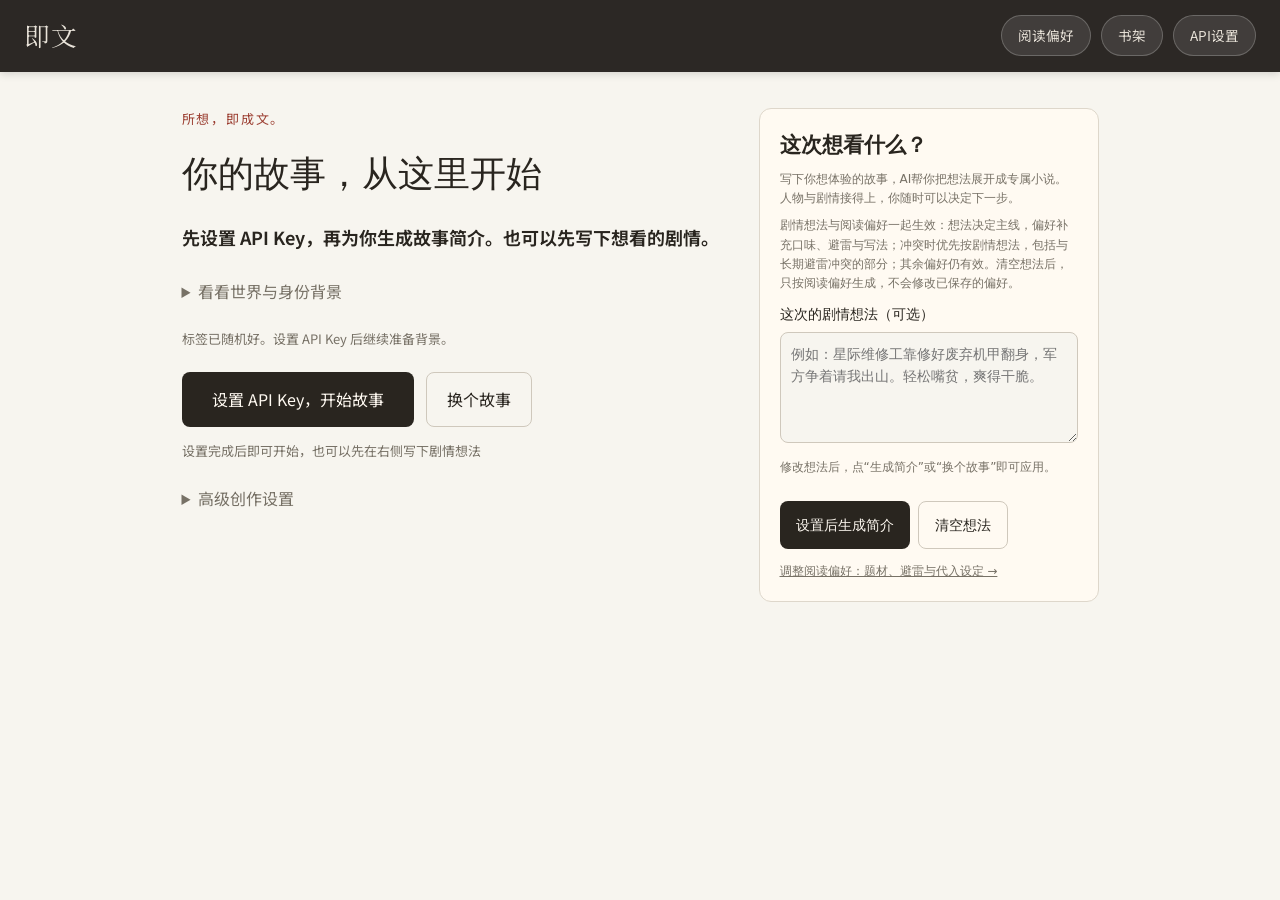
==== commit 14f1a68b: "release: 同步剧情文风交互与固定角色人设" ====
--- a/index.html
+++ b/index.html
@@ -679,8 +679,8 @@
   <div class="top-title">即文</div>
   <div class="top-right">
     <a class="top-btn" href="profile.html">阅读偏好</a>
-    <button class="top-btn" onclick="openHistory()">历史记录</button>
-    <button class="top-btn" onclick="openApi()">API设置</button>
+    <button class="top-btn" id="openBookshelf" onclick="openHistory()">书架</button>
+    <button class="top-btn" id="openApiSettings" onclick="openApi()">API设置</button>
 
   </div>
 </div>
@@ -695,18 +695,18 @@
   <details><summary>看看世界与身份背景</summary><h2 id="openingTitle">你的下一个世界</h2><p id="openingTags" class="reader-tags"></p><p id="openingDetails"></p></details>
   <p id="openingStatus" class="reader-note" role="status"></p>
   <div id="setupHint" hidden><button class="reader-secondary" onclick="openApi()">设置 API Key，准备背景</button></div>
-  <div class="reader-actions"><button id="enterWorld" class="reader-primary" onclick="startCreating()">进入这个世界</button><button class="reader-secondary" onclick="rollWorld()">换一批</button></div>
+  <div class="reader-actions"><button id="enterWorld" class="reader-primary" onclick="startCreating()">开始阅读</button><button class="reader-secondary" onclick="rollWorld(true)">换个故事</button></div>
   <p id="preferenceHint" class="reader-note"></p>
-  <details><summary>自定义开局与创作设置</summary><p class="reader-note">从书架载入已有世界，或设置写作风格。无需先完成这些设置。</p><button class="reader-secondary" onclick="openHistory()">载入已有世界</button> <button class="reader-secondary" onclick="openPref()">写作风格</button> <a href="admin.html">提示词与角色塑造</a></details>
+  <details><summary>高级创作设置</summary><a href="admin.html">提示词与角色塑造</a></details>
   </section>
   <aside class="home-idea" aria-labelledby="storyIdeaTitle">
     <h2 id="storyIdeaTitle">这次想看什么？</h2>
     <p class="reader-note">写下你想体验的故事，AI帮你把想法展开成专属小说。人物与剧情接得上，你随时可以决定下一步。</p>
-    <p class="reader-note">剧情想法会覆盖阅读偏好，包括想看、不想看和测评结果；不会修改已保存的偏好。清空后立即停用旧想法，后续按阅读偏好生成。</p>
+    <p class="reader-note">剧情想法与阅读偏好一起生效：想法决定主线，偏好补充口味、避雷与写法；冲突时优先按剧情想法，包括与长期避雷冲突的部分；其余偏好仍有效。清空想法后，只按阅读偏好生成，不会修改已保存的偏好。</p>
     <form id="storyIdeaForm">
       <label for="generalPreference">这次的剧情想法（可选）</label>
       <textarea id="generalPreference" rows="4" maxlength="1200" placeholder="例如：星际维修工靠修好废弃机甲翻身，军方争着请我出山。轻松嘴贫，爽得干脆。"></textarea>
-      <p id="storyIdeaStatus" class="reader-note" role="status">修改想法后，点“生成简介”更新左侧故事。</p>
+      <p id="storyIdeaStatus" class="reader-note" role="status">修改想法后，点“生成简介”或“换个故事”即可应用。</p>
       <div class="reader-actions"><button id="generateStoryIdea" class="reader-primary" type="submit">生成简介</button><button id="clearStoryIdea" class="reader-secondary" type="button">清空想法</button></div>
     </form>
     <a class="reader-note" href="profile.html">调整阅读偏好：题材、避雷与代入设定 →</a>
@@ -716,6 +716,7 @@
 <!-- API SETTINGS PANEL -->
 <div class="api-panel-overlay" id="apiPanelOverlay">
   <div class="api-panel">
+    <button class="panel-close" onclick="closeApi()" aria-label="关闭API设置">关闭 ×</button>
     <div class="api-panel-title">DeepSeek API 设置</div>
     <div style="margin-bottom:10px;">
       <label style="font-size:0.78rem;color:var(--text-secondary);">模型版本</label>
@@ -729,8 +730,8 @@
       <button class="api-toggle" onclick="toggleApiKey()">显示</button>
     </div>
     <button class="api-save-btn" onclick="saveApiKey()">保存</button>
-    <button class="api-test-btn" id="apiTestBtn" onclick="testApiKey()">测试连接</button>
-    <button class="api-test-btn" id="apiTestGenerateBtn" onclick="testApiGenerate()">测试生成</button>
+    <button class="api-test-btn" id="apiTestBtn" onclick="testApiKey()">检查连接</button>
+    <details><summary>高级诊断</summary><button class="api-test-btn" id="apiTestGenerateBtn" onclick="testApiGenerate()">测试生成</button></details>
   </div>
 </div>
 
@@ -748,16 +749,16 @@
 <div class="history-panel-overlay" id="historyPanelOverlay">
   <div class="history-panel">
     <div class="history-panel-header">
-      <div class="history-panel-title">历史记录</div>
+      <div class="history-panel-title">书架</div>
       <button class="history-panel-close" onclick="closeHistory()">&#x2715;</button>
     </div>
     <div class="history-filter-bar" id="historyFilterBar">
-      <button class="history-filter-btn active" data-filter="all" onclick="setHistoryFilter('all')">全部</button>
+      <button class="history-filter-btn active" data-filter="story" onclick="setHistoryFilter('story')">故事</button>
       <button class="history-filter-btn" data-filter="world" onclick="setHistoryFilter('world')">世界观</button>
-      <button class="history-filter-btn" data-filter="protagonist" onclick="setHistoryFilter('protagonist')">主角</button>
-      <button class="history-filter-btn" data-filter="story" onclick="setHistoryFilter('story')">故事</button>
+      <details><summary>旧资料</summary><button class="history-filter-btn" data-filter="protagonist" onclick="setHistoryFilter('protagonist')">旧角色</button><button class="history-filter-btn" data-filter="all" onclick="setHistoryFilter('all')">全部记录</button></details>
     </div>
     <div class="history-list" id="historyList"></div>
+    <section id="legacyCharacter" hidden><button class="panel-close" onclick="document.getElementById('legacyCharacter').hidden = true">关闭旧角色 ×</button><h3 id="legacyCharacterTitle"></h3><pre id="legacyCharacterText" style="white-space:pre-wrap"></pre></section>
     <div class="history-panel-footer">
       <button class="btn btn-custom" onclick="exportAllHistory()">导出历史</button>
       <button class="btn btn-custom" onclick="document.getElementById('historyImportInput').click()">导入历史</button>
@@ -770,6 +771,7 @@
 <div class="toast" id="toast"></div>
 
 <script src="scripts/stream.js"></script>
+<script src="scripts/character-traits.js"></script>
 <script src="scripts/fiction.js"></script>
 <script src="scripts/reader-preferences.js"></script>
 <script>
@@ -918,25 +920,6 @@
   '异化方向': ['废土世界','异星世界','深海世界','地下世界','浮空世界','巨构世界']
 };
 
-const protagonistChineseDims = {
-  '气质底色': ['天生领头者','柔韧适应者','热情感染型','外冷内热型','稳重可靠型','细腻滋养型','杀伐果断型','精致挑剔型','自由奔放型','神秘直觉型'],
-  '能量状态': ['主动进攻型','以守为攻型','极端偏执型'],
-  '处事风格': ['规矩守成型','野心攻击型','温和包容型','孤僻奇才型','踏实积累型','洒脱挥霍型','随遇而安型','毒舌叛逆型','独立自尊型','冲动义气型'],
-  '人格面具': ['天生领袖范','机灵多变型','热心操劳型','刚毅果断型','乐天知足型','亦正亦邪型','稳重守成型','温柔策划型','贪多求全型','直言惹祸型','公正调和型','爱管闲事型','敢爱敢恨型','破旧立新型'],
-  '内在驱动': ['自我实现驱动','财富积累驱动','事业成就驱动','情感关系驱动','自由漂泊驱动'],
-  '人生轨迹': ['稳扎稳打上升型','先苦后甜奋斗型','是非缠身体质','怀才不遇苦闷型','左手进右手出型'],
-  '命运课题': ['天生好命型','强势掌控型','贵人相助型','执念深重型']
-};
-
-const protagonistWesternDims = {
-  '性格内核': ['高神经质','低神经质','高宜人性','低宜人性','高尽责性','低尽责性','高外向性','低外向性','高开放性','低开放性','自恋型','马基雅维利型','精神病态型','完美主义','冲动型','回避型','偏执型'],
-  '内在驱动': ['成就驱动','权力驱动','亲和驱动','认知驱动','生存驱动'],
-  '关系模式': ['安全型','焦虑型','回避型依恋','紊乱型'],
-  '心理防线': ['升华型','幽默型','利他型','合理化','置换型','投射型','否认型','退行型'],
-  '创伤印记': ['童年忽视','背叛创伤','幸存者愧疚','代际创伤','创伤后成长'],
-  '自我认知': ['高自尊','低自尊','内控型','外控型','自我清晰','自我混乱']
-};
-
 // ==================== API PANEL ====================
 function openApi() {
   const panel = document.getElementById('apiPanelOverlay');
@@ -949,6 +932,7 @@
 
 function closeApi() {
   document.getElementById('apiPanelOverlay').classList.remove('open');
+  document.getElementById('openApiSettings').focus({ preventScroll: true });
 }
 
 // ==================== USER PREFERENCE ====================
@@ -1014,7 +998,7 @@
     showToast('请先输入 API Key');
     btn.disabled = false;
     btn.classList.remove('testing');
-    btn.textContent = '测试连接';
+    btn.textContent = '检查连接';
     return;
   }
 
@@ -1048,7 +1032,7 @@
   } finally {
     btn.disabled = false;
     btn.classList.remove('testing');
-    btn.textContent = '测试连接';
+    btn.textContent = '检查连接';
   }
 }
 
@@ -1113,7 +1097,7 @@
 });
 
 // ==================== HISTORY PANEL ====================
-let currentHistoryFilter = 'all';
+let currentHistoryFilter = 'story';
 
 function setHistoryFilter(filter) {
   currentHistoryFilter = filter;
@@ -1140,6 +1124,7 @@
 
 function closeHistory() {
   document.getElementById('historyPanelOverlay').classList.remove('open');
+  document.getElementById('openBookshelf').focus({ preventScroll: true });
 }
 
 function renderHistoryList() {
@@ -1200,7 +1185,7 @@
           <div class="history-item-title">${escapeHTML(item.type === 'story' ? JimoFiction.bookTitle(item.title || '无标题') : item.title || '无标题')}</div>
           <div class="history-item-meta">${typeLabel} · ${dateStr}${relation}</div>
         </div>
-        <button class="history-item-delete" onclick="event.stopPropagation(); deleteHistoryItem('${item.type}', '${itemId}', ${idx})">&#x2715;</button>
+        <button class="history-item-delete" aria-label="删除记录" onclick="event.stopPropagation(); deleteHistoryItem('${item.type}', '${itemId}', ${idx})">删除</button>
       </div>
     `;
   }).join('');
@@ -1212,7 +1197,15 @@
     if (record) useArchivedWorld(record);
     return;
   }
-  if (type === 'protagonist') { showToast('旧角色设定保留在书架；新体验中你就是主角。'); return; }
+  if (type === 'protagonist') {
+    const record = loadArchive(ARCHIVE_KEYS.protagonists).find(r => r.id === itemId);
+    if (record) {
+      document.getElementById('legacyCharacterTitle').textContent = record.title || '旧角色';
+      document.getElementById('legacyCharacterText').textContent = record.content || record.desc || JSON.stringify(record, null, 2);
+      document.getElementById('legacyCharacter').hidden = false;
+    }
+    return;
+  }
 
   // Story: navigate to story.html
   let stories;
@@ -1256,6 +1249,7 @@
 }
 
 function deleteHistoryItem(type, itemId, idx) {
+  if (!confirm('确定删除这条' + ({ story: '故事', world: '世界', protagonist: '旧角色' }[type] || '记录') + '吗？删除后无法恢复，请先导出备份。')) return;
   if (type === 'world') {
     const list = loadArchive(ARCHIVE_KEYS.worlds);
     const pos = list.findIndex(r => r.id === itemId);
@@ -1395,13 +1389,15 @@
 // ==================== CLOSE PANELS ON ESC ====================
 document.addEventListener('keydown', e => {
   if (e.key === 'Escape') {
-    closeApi();
-    closeHistory();
+    if (document.getElementById('apiPanelOverlay').classList.contains('open')) closeApi();
+    if (document.getElementById('historyPanelOverlay').classList.contains('open')) closeHistory();
+    document.getElementById('prefPanelOverlay').classList.remove('open');
   }
 });
 </script>
 
 <script src="scripts/home-idea.js"></script>
 <script src="scripts/reader-home.js"></script>
+<script src="scripts/reader-dialogs.js"></script>
 </body>
 </html>
--- a/reader.css
+++ b/reader.css
@@ -72,7 +72,8 @@
 .reader-menu textarea { width: 100%; box-sizing: border-box; padding: 10px; border: 1px solid #cfc8bc; background: var(--reader-paper); border-radius: 6px; line-height: 1.6; }
 .reader-menu button, .reader-menu a { display: block; width: 100%; text-align: left; min-height: 40px; padding: 8px; box-sizing: border-box; color: var(--reader-ink); }
 .reader-menu label { display: block; margin: 10px 8px; }
-.reader-view.show-info .world-banner { display: block; flex: 0 0 auto; max-height: 25vh; overflow: auto; margin: 10px 0; }
+.reader-view.show-info .world-banner { display: block; flex: 0 0 auto; max-height: 25vh; overflow: auto; margin: 8px; }
+.reader-view.show-info .main-area { padding-right: 332px; }
 .reader-view.show-info .story-sidebar { display: flex; position: fixed; top: 66px; right: 16px; bottom: 90px; width: 300px; background: var(--reader-paper); border: 1px solid #cfc8bc; z-index: 20; box-shadow: 0 8px 24px #29251f20; }
 .reader-view.show-info .story-sidebar .sidebar-tabs { flex-wrap: wrap; }
 .reader-profile { max-width: 720px; margin: 40px auto; padding: 0 24px; font-family: system-ui, 'Microsoft YaHei', sans-serif; }
@@ -80,6 +81,18 @@
 .reader-profile fieldset label { display: inline-flex; gap: 8px; align-items: center; padding: 10px; min-height: 24px; }
 .reader-profile textarea { width: 100%; box-sizing: border-box; padding: 14px; background: #fffaf2; border: 1px solid #cfc8bc; border-radius: 8px; line-height: 1.8; }
 .reader-profile #profileStatus { min-height: 24px; }
+.preference-savebar { position: sticky; bottom: 0; background: var(--reader-paper); padding: 12px 0; border-top: 1px solid #ded7cb; z-index: 2; }
+.preference-savebar #profileStatus { margin: 0 0 8px; }
+.preference-savebar .reader-actions { margin: 0; }
+.preference-savebar .reader-note { margin-bottom: 0; }
+.panel-close { display: block; margin: 0 0 8px auto; padding: 8px 12px; border: 1px solid #cfc8bc; border-radius: 8px; background: transparent; cursor: pointer; }
+.reader-view #closeDirection { display: none; }
+.reader-view.show-direction #closeDirection { display: inline-flex; }
+.reader-view.show-direction #btnDirection { display: none; }
+.reader-view .story-sidebar .panel-close { margin: 8px 8px 0 auto; flex-shrink: 0; }
+.history-item-delete { width: auto; min-width: 44px; height: 40px; padding: 8px; border-radius: 8px; }
+.reader-view .toast { bottom: 100px; }
+@media (max-width: 1050px) { .reader-view.show-info .main-area { padding-right: 0; } }
 .reader-profile details { margin: 24px 0; }
 .reader-profile summary { cursor: pointer; padding: 12px 0; }
 .reader-profile .genre-panel { display: grid; gap: 20px; }
@@ -101,3 +114,11 @@
 .home-idea label { margin-top: 10px; }
 
 .home-idea .reader-actions { position: sticky; bottom: -20px; background: #fffaf2; padding: 10px 0; margin-bottom: 0; }
+
+.reader-view .s-tab[hidden] { display: none; }
+.reader-view #memoryStatus { margin: 10px 12px; font-size: 12px; color: var(--reader-muted); line-height: 1.6; }
+.reader-view .ch-detail { padding: 0 8px 12px; font-size: 13px; line-height: 1.6; overflow-wrap: anywhere; }
+.reader-view .ch-traits { display: grid; gap: 6px; margin-top: 8px; color: var(--reader-muted); }
+.reader-view .ch-trait { display: flex; flex-wrap: wrap; align-items: center; gap: 4px; }
+.reader-view .ch-trait > span { background: #f2ece1; border-radius: 4px; padding: 2px 6px; color: var(--reader-ink); }
+.reader-view .ch-trait .top-btn { font-size: 12px; padding: 4px 8px; min-height: 28px; }
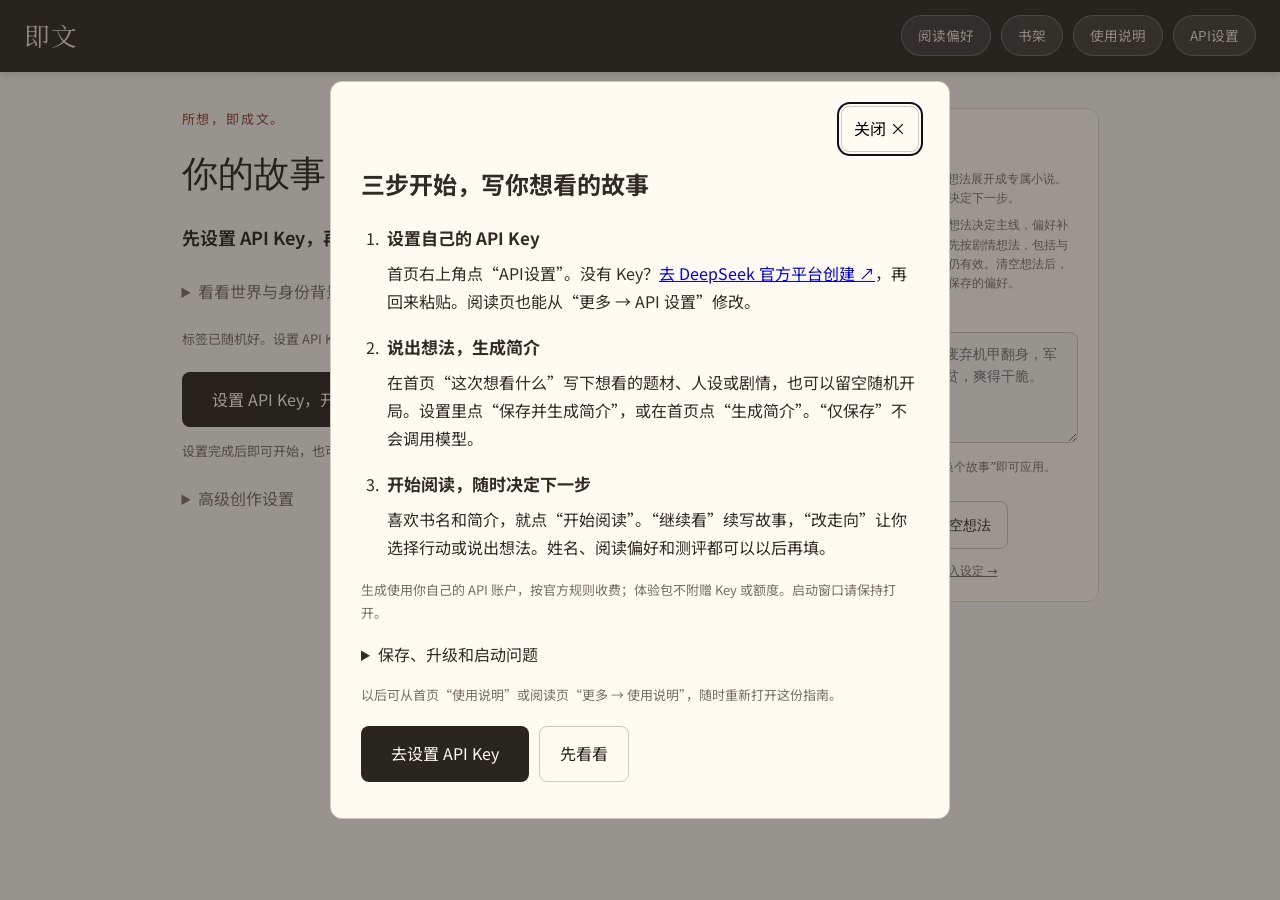
==== commit 1a3e2ee5: "feat: 首启指南与首页阅读页使用说明" ====
--- a/index.html
+++ b/index.html
@@ -680,6 +680,7 @@
   <div class="top-right">
     <a class="top-btn" href="profile.html">阅读偏好</a>
     <button class="top-btn" id="openBookshelf" onclick="openHistory()">书架</button>
+    <button class="top-btn" id="openUserGuide" onclick="JimoGuide.open()">使用说明</button>
     <button class="top-btn" id="openApiSettings" onclick="openApi()">API设置</button>
 
   </div>
@@ -694,9 +695,11 @@
   <div id="openingHook" class="opening-hook" aria-label="剧情简介"><p class="opening-punchline">正在准备你的故事简介…</p></div>
   <details><summary>看看世界与身份背景</summary><h2 id="openingTitle">你的下一个世界</h2><p id="openingTags" class="reader-tags"></p><p id="openingDetails"></p></details>
   <p id="openingStatus" class="reader-note" role="status"></p>
+  <div id="setupProblem" class="setup-problem" hidden role="alert"><p id="setupProblemText"></p><div class="reader-actions"><button class="reader-secondary" onclick="openApi()">修改 API 设置</button><button class="reader-secondary" onclick="rollWorld(true)">重试生成</button><a href="https://platform.deepseek.com/" target="_blank" rel="noopener noreferrer">查看 API 账户 ↗</a></div></div>
   <div id="setupHint" hidden><button class="reader-secondary" onclick="openApi()">设置 API Key，准备背景</button></div>
   <div class="reader-actions"><button id="enterWorld" class="reader-primary" onclick="startCreating()">开始阅读</button><button class="reader-secondary" onclick="rollWorld(true)">换个故事</button></div>
   <p id="preferenceHint" class="reader-note"></p>
+  <p id="firstReadHint" class="reader-note" hidden>喜欢这份简介？点“开始阅读”。之后用“继续看”追读，用“改走向”说出你的想法。姓名、偏好和测评都可以以后再填。</p>
   <details><summary>高级创作设置</summary><a href="admin.html">提示词与角色塑造</a></details>
   </section>
   <aside class="home-idea" aria-labelledby="storyIdeaTitle">
@@ -714,22 +717,27 @@
 </div>
 
 <!-- API SETTINGS PANEL -->
-<div class="api-panel-overlay" id="apiPanelOverlay">
+<div class="api-panel-overlay" id="apiPanelOverlay" data-initial-focus="#apiKeyInput">
   <div class="api-panel">
     <button class="panel-close" onclick="closeApi()" aria-label="关闭API设置">关闭 ×</button>
     <div class="api-panel-title">DeepSeek API 设置</div>
-    <div style="margin-bottom:10px;">
+    <p class="reader-note">第一次使用？<a href="https://platform.deepseek.com/" target="_blank" rel="noopener noreferrer">去 DeepSeek 官方平台创建 API Key ↗</a>，再回来粘贴。生成使用你的 API 账户，按官方规则收费；体验包不附赠 Key 或额度。</p>
+    <p class="reader-note">Key 只保存在当前浏览器。剧情想法会保留，不必先填写阅读偏好。</p>
+    <details class="setup-model"><summary>模型与高级设置</summary><div style="margin-bottom:10px;">
       <label style="font-size:0.78rem;color:var(--text-secondary);">模型版本</label>
       <select id="apiModelSelect" style="width:100%;padding:8px;border:1px solid var(--border);border-radius:6px;background:var(--paper-new);color:var(--ink-heavy);font-family:inherit;font-size:0.88rem;">
         <option value="deepseek-flash">deepseek-flash（快速生成）★ 推荐</option>
         <option value="deepseek-v4-pro">deepseek-v4-pro</option>
       </select>
-    </div>
+    </div></details>
     <div class="api-input-wrap">
-      <input type="password" class="api-input" id="apiKeyInput" placeholder="请输入 DeepSeek API Key">
+      <input type="password" class="api-input" id="apiKeyInput" aria-label="DeepSeek API Key" autocomplete="off" placeholder="粘贴你自己的 DeepSeek API Key">
       <button class="api-toggle" onclick="toggleApiKey()">显示</button>
     </div>
-    <button class="api-save-btn" onclick="saveApiKey()">保存</button>
+    <p id="apiSetupStatus" class="reader-note" role="status" aria-live="polite">尚未设置 API Key。</p>
+    <button class="api-save-btn" onclick="saveApiKey(true)">保存并生成简介</button>
+    <button class="api-test-btn" onclick="saveApiKey(false)">仅保存，不调用模型</button>
+    <p class="reader-note">生成简介会调用模型。无需先检查连接；下方检查也是一次小额模型调用。</p>
     <button class="api-test-btn" id="apiTestBtn" onclick="testApiKey()">检查连接</button>
     <details><summary>高级诊断</summary><button class="api-test-btn" id="apiTestGenerateBtn" onclick="testApiGenerate()">测试生成</button></details>
   </div>
@@ -771,6 +779,7 @@
 <div class="toast" id="toast"></div>
 
 <script src="scripts/stream.js"></script>
+<script src="scripts/reader-setup.js"></script>
 <script src="scripts/character-traits.js"></script>
 <script src="scripts/fiction.js"></script>
 <script src="scripts/reader-preferences.js"></script>
@@ -928,6 +937,7 @@
   input.type = 'password';
   document.getElementById('apiModelSelect').value = getApiConfig().model;
   panel.classList.add('open');
+  JimoSetup.changed();
 }
 
 function closeApi() {
@@ -971,130 +981,27 @@
   }
 }
 
-function saveApiKey() {
+function saveApiKey(generate = true) {
   const key = document.getElementById('apiKeyInput').value.trim();
   if (!key) {
-    showToast('请输入有效的 API Key');
+    JimoSetup.status('请先粘贴你的 API Key。');
+    document.getElementById('apiKeyInput').focus();
     return;
   }
-  localStorage.setItem('deepseek_api_key', key);
-  localStorage.setItem('deepseek_model', document.getElementById('apiModelSelect').value);
+  try {
+    localStorage.setItem('deepseek_api_key', key);
+    localStorage.setItem('deepseek_model', document.getElementById('apiModelSelect').value);
+  } catch { JimoSetup.status('浏览器未能保存设置，请检查是否禁用了网站存储。你的输入仍在。'); return; }
   showToast('API Key 和模型已保存');
-  const resume = pendingSetupAction;
-  pendingSetupAction = null;
-  if (resume) setTimeout(resume, 0);
+  JimoSetup.changed();
+  if (generate && !JimoHomeIdea.apply()) return;
+  if (generate) setTimeout(() => rollWorld(), 0);
   closeApi();
 }
 
-async function testApiKey() {
-  const btn = document.getElementById('apiTestBtn');
-  if (btn.disabled) return;
-  btn.disabled = true;
-  btn.classList.add('testing');
-  btn.textContent = '测试中...';
-
-  const apiKey = localStorage.getItem('deepseek_api_key') || document.getElementById('apiKeyInput').value.trim();
-  if (!apiKey) {
-    showToast('请先输入 API Key');
-    btn.disabled = false;
-    btn.classList.remove('testing');
-    btn.textContent = '检查连接';
-    return;
-  }
-
-  try {
-    // Use non-streaming request for reliable testing
-    const response = await fetch('https://api.deepseek.com/v1/chat/completions', {
-      method: 'POST',
-      headers: {
-        'Content-Type': 'application/json',
-        'Authorization': `Bearer ${apiKey}`
-      },
-      body: JSON.stringify({
-        model: 'deepseek-flash',
-        messages: [
-          { role: 'user', content: 'hi' }
-        ],
-        max_tokens: 10,
-        stream: false
-      })
-    });
-
-    if (response.ok) {
-      showToast('API 连接成功');
-    } else {
-      const err = await response.json().catch(() => ({}));
-      showToast(`API 错误: ${err.error?.message || response.status}`);
-    }
-  } catch (err) {
-    console.error(err);
-    showToast('API 连接失败，请检查网络');
-  } finally {
-    btn.disabled = false;
-    btn.classList.remove('testing');
-    btn.textContent = '检查连接';
-  }
-}
-
-async function testApiGenerate() {
-  const btn = document.getElementById('apiTestGenerateBtn');
-  if (btn.disabled) return;
-  btn.disabled = true;
-  btn.classList.add('testing');
-  btn.textContent = '测试中...';
-
-  const apiKey = localStorage.getItem('deepseek_api_key') || document.getElementById('apiKeyInput').value.trim();
-  if (!apiKey) {
-    showToast('请先输入 API Key');
-    btn.disabled = false;
-    btn.classList.remove('testing');
-    btn.textContent = '测试生成';
-    return;
-  }
-
-  try {
-    const response = await fetch('https://api.deepseek.com/v1/chat/completions', {
-      method: 'POST',
-      headers: {
-        'Content-Type': 'application/json',
-        'Authorization': `Bearer ${apiKey}`
-      },
-      body: JSON.stringify({
-        model: 'deepseek-flash',
-        messages: [
-          { role: 'user', content: '说一句"测试成功"' }
-        ],
-        max_tokens: 50,
-        stream: false
-      })
-    });
-
-    if (response.ok) {
-      const data = await response.json();
-      const text = data.choices?.[0]?.message?.content || '';
-      if (text) {
-        showToast(`生成成功: ${text.slice(0, 20)}`);
-      } else {
-        showToast('生成返回为空');
-      }
-    } else {
-      const err = await response.json().catch(() => ({}));
-      showToast(`API 错误: ${err.error?.message || response.status}`);
-    }
-  } catch (err) {
-    console.error(err);
-    showToast('请求失败，请检查网络');
-  } finally {
-    btn.disabled = false;
-    btn.classList.remove('testing');
-    btn.textContent = '测试生成';
-  }
-}
-
-// Click outside to close
-document.getElementById('apiPanelOverlay').addEventListener('click', function(e) {
-  if (e.target === this) closeApi();
-});
+function testApiKey() { return JimoSetup.check(false); }
+
+function testApiGenerate() { return JimoSetup.check(true); }
 
 // ==================== HISTORY PANEL ====================
 let currentHistoryFilter = 'story';
@@ -1399,5 +1306,6 @@
 <script src="scripts/home-idea.js"></script>
 <script src="scripts/reader-home.js"></script>
 <script src="scripts/reader-dialogs.js"></script>
+<script src="scripts/reader-guide.js"></script>
 </body>
 </html>
--- a/reader.css
+++ b/reader.css
@@ -122,3 +122,23 @@
 .reader-view .ch-trait { display: flex; flex-wrap: wrap; align-items: center; gap: 4px; }
 .reader-view .ch-trait > span { background: #f2ece1; border-radius: 4px; padding: 2px 6px; color: var(--reader-ink); }
 .reader-view .ch-trait .top-btn { font-size: 12px; padding: 4px 8px; min-height: 28px; }
+.setup-problem { border: 1px solid #b36c51; border-radius: 8px; padding: 12px 16px; background: #fff3e9; }
+.setup-problem[hidden] { display: none; }
+.setup-problem p { margin: 0; line-height: 1.7; }
+.setup-problem .reader-actions { flex-wrap: wrap; margin: 12px 0 0; }
+.api-panel .setup-model { margin: 12px 0; }
+.api-panel .setup-model summary { cursor: pointer; min-height: 36px; }
+.api-panel .reader-note { line-height: 1.7; }
+.api-panel #apiSetupStatus { min-height: 36px; color: var(--ink-heavy); }
+.api-panel { max-height: calc(100vh - 80px); overflow-y: auto; }
+.quickstart-guide { box-sizing: border-box; margin: auto; width: min(620px, calc(100vw - 40px)); max-height: calc(100vh - 60px); padding: 24px 30px; overflow-y: auto; border: 1px solid #cfc8bc; border-radius: 12px; background: #fffaf2; color: #302b25; font-family: inherit; }
+.quickstart-guide::backdrop { background: rgb(35 30 25 / 45%); }
+.quickstart-guide h2 { font-size: 24px; margin: 12px 0 20px; }
+.quickstart-guide h3 { margin: 0 0 6px; font-size: 17px; }
+.quickstart-guide ol { padding-left: 22px; }
+.quickstart-guide li { padding-left: 4px; margin-bottom: 18px; }
+.quickstart-guide p { line-height: 1.75; margin: 6px 0; }
+.quickstart-guide .reader-note { font-size: 13px; color: #766e63; }
+.quickstart-guide summary { cursor: pointer; padding: 10px 0; }
+.quickstart-guide button { min-height: 44px; }
+.quickstart-guide .reader-actions { display: flex; flex-wrap: wrap; gap: 10px; margin-top: 20px; }
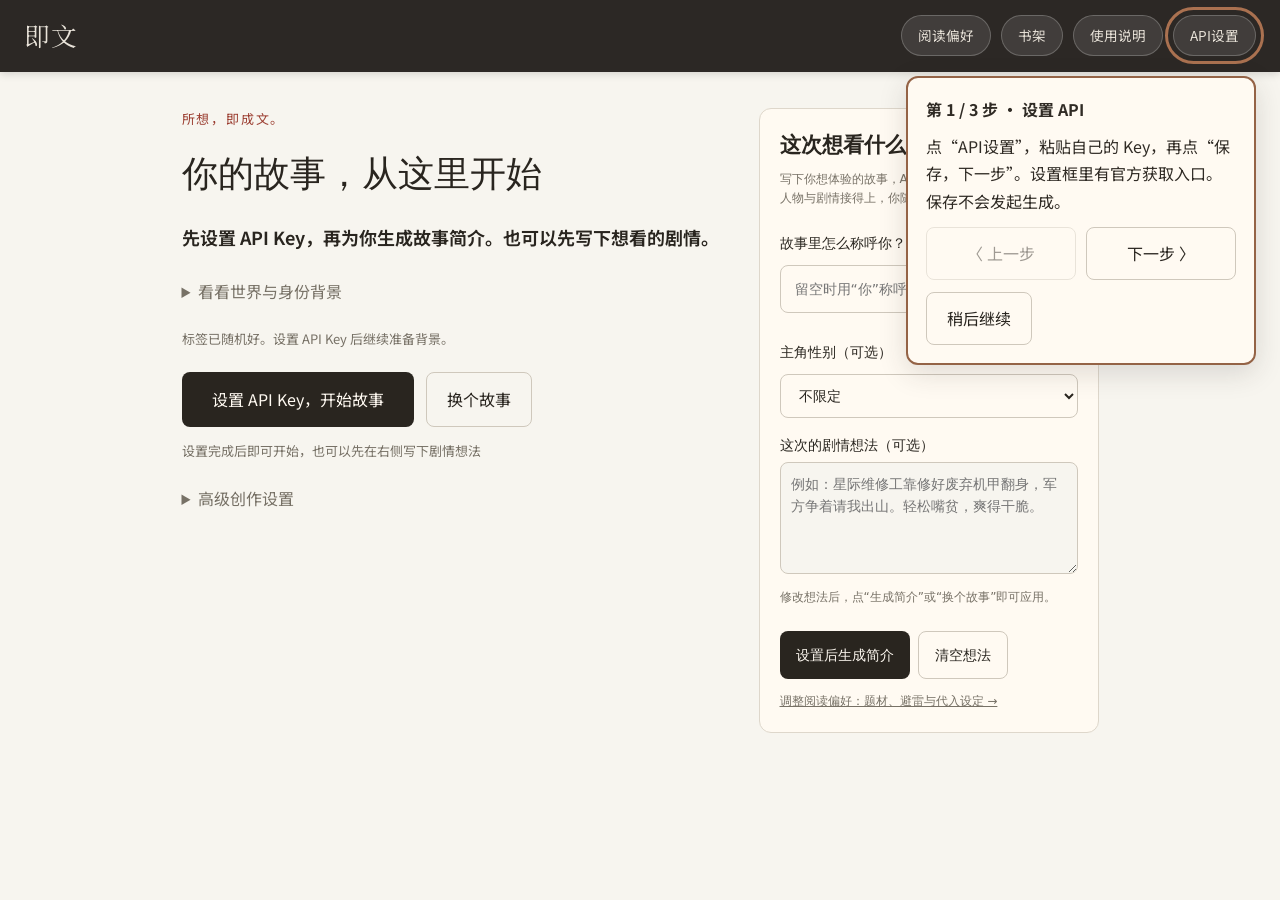
==== commit 4aed1829: "feat: improve story generation and character profiles" ====
--- a/index.html
+++ b/index.html
@@ -705,7 +705,10 @@
   <aside class="home-idea" aria-labelledby="storyIdeaTitle">
     <h2 id="storyIdeaTitle">这次想看什么？</h2>
     <p class="reader-note">写下你想体验的故事，AI帮你把想法展开成专属小说。人物与剧情接得上，你随时可以决定下一步。</p>
-    <p class="reader-note">剧情想法与阅读偏好一起生效：想法决定主线，偏好补充口味、避雷与写法；冲突时优先按剧情想法，包括与长期避雷冲突的部分；其余偏好仍有效。清空想法后，只按阅读偏好生成，不会修改已保存的偏好。</p>
+    <div class="reader-identity">
+      <label class="reader-name">故事里怎么称呼你？（可留空）<input id="playerName" maxlength="20" placeholder="留空时用“你”称呼" autocomplete="off"></label>
+      <label class="reader-name">主角性别（可选）<select id="playerGender"><option value="">不限定</option><option value="男">男</option><option value="女">女</option></select></label>
+    </div>
     <form id="storyIdeaForm">
       <label for="generalPreference">这次的剧情想法（可选）</label>
       <textarea id="generalPreference" rows="4" maxlength="1200" placeholder="例如：星际维修工靠修好废弃机甲翻身，军方争着请我出山。轻松嘴贫，爽得干脆。"></textarea>
@@ -994,6 +997,7 @@
   } catch { JimoSetup.status('浏览器未能保存设置，请检查是否禁用了网站存储。你的输入仍在。'); return; }
   showToast('API Key 和模型已保存');
   JimoSetup.changed();
+  if (globalThis.JimoGuide?.apiSaved()) { closeApi(); document.getElementById('generalPreference').focus(); return; }
   if (generate && !JimoHomeIdea.apply()) return;
   if (generate) setTimeout(() => rollWorld(), 0);
   closeApi();
--- a/reader.css
+++ b/reader.css
@@ -30,6 +30,8 @@
 .reader-identity { display: flex; align-items: flex-end; gap: 20px; margin: 30px 0 8px; }
 .reader-name input, .reader-name select { display: block; width: 270px; max-width: 100%; padding: 12px 14px; margin-top: 10px; border: 1px solid #cfc8bc; border-radius: 8px; background: #fffaf2; font: inherit; color: inherit; }
 .reader-name select { width: 140px; }
+.home-idea .reader-identity { flex-direction: column; align-items: stretch; gap: 12px; margin: 14px 0 4px; }
+.home-idea .reader-name input, .home-idea .reader-name select { width: 100%; }
 .reader-primary { border: 0; border-radius: 8px; background: var(--reader-ink); color: #fffaf2; padding: 14px 30px; cursor: pointer; min-height: 48px; }
 .reader-secondary { border: 1px solid #cfc8bc; border-radius: 8px; background: transparent; color: var(--reader-ink); padding: 12px 20px; cursor: pointer; min-height: 44px; }
 .reader-actions { display: flex; gap: 12px; flex-wrap: wrap; margin: 22px 0 12px; }
@@ -142,3 +144,16 @@
 .quickstart-guide summary { cursor: pointer; padding: 10px 0; }
 .quickstart-guide button { min-height: 44px; }
 .quickstart-guide .reader-actions { display: flex; flex-wrap: wrap; gap: 10px; margin-top: 20px; }
+.guided-start { position: fixed; bottom: 24px; right: 24px; z-index: 1100; box-sizing: border-box; width: min(350px, calc(100vw - 48px)); padding: 18px; border: 2px solid #946346; border-radius: 12px; background: #fffaf2; color: #302b25; box-shadow: 0 8px 28px #302b2526; }
+.guided-start[hidden] { display: none; }
+.guided-start p { line-height: 1.7; margin: 10px 0; }
+.guided-start button { min-height: 44px; }
+.guide-progress { font-weight: bold; }
+.guide-target { outline: 3px solid #aa7150; outline-offset: 5px; }
+.guided-start[data-step="idea"] { left: 24px; right: auto; }
+body > .guided-start[data-step="api"] { top: 76px; bottom: auto; right: 24px; }
+#apiPanelOverlay .guided-start { position: static; width: auto; margin-top: 16px; }
+
+.guide-navigation { display: flex; gap: 10px; margin: 12px 0; }
+.guide-navigation button { flex: 1; }
+.guide-navigation button:disabled { opacity: .45; cursor: default; }
